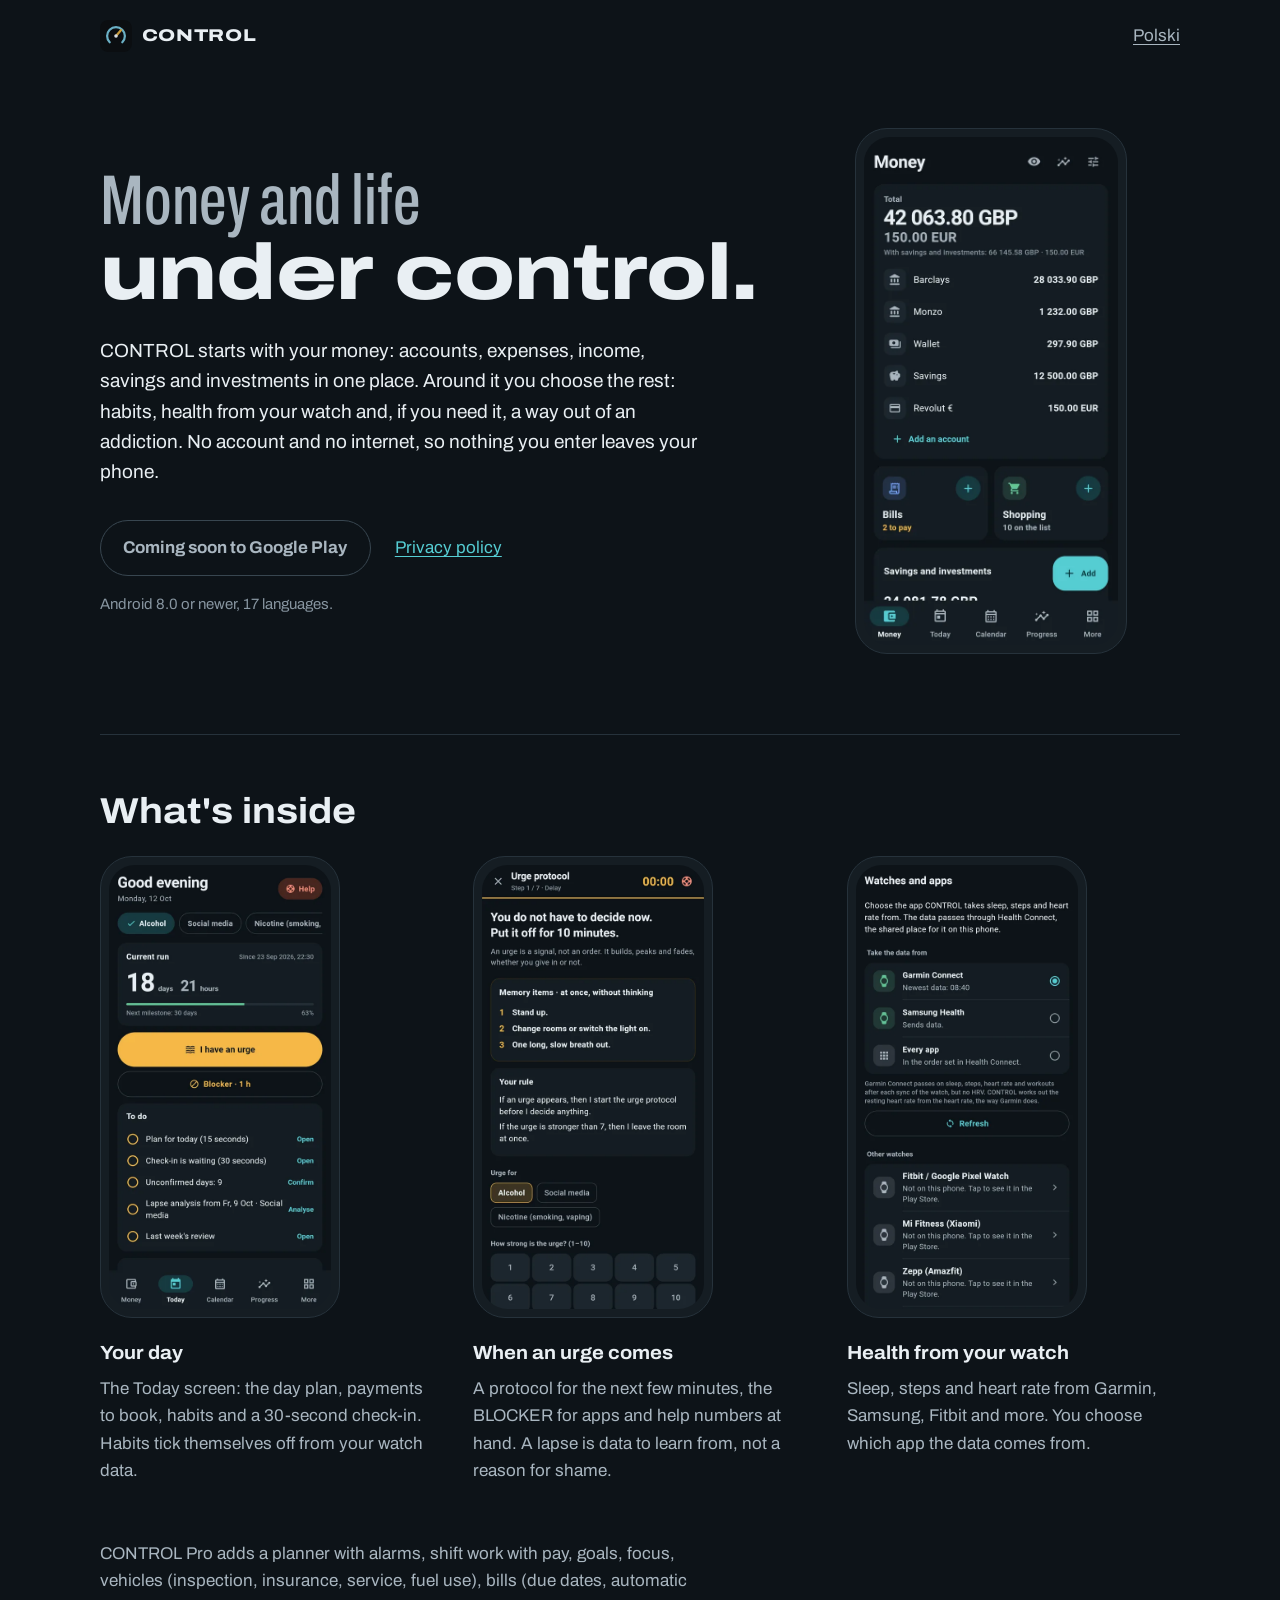
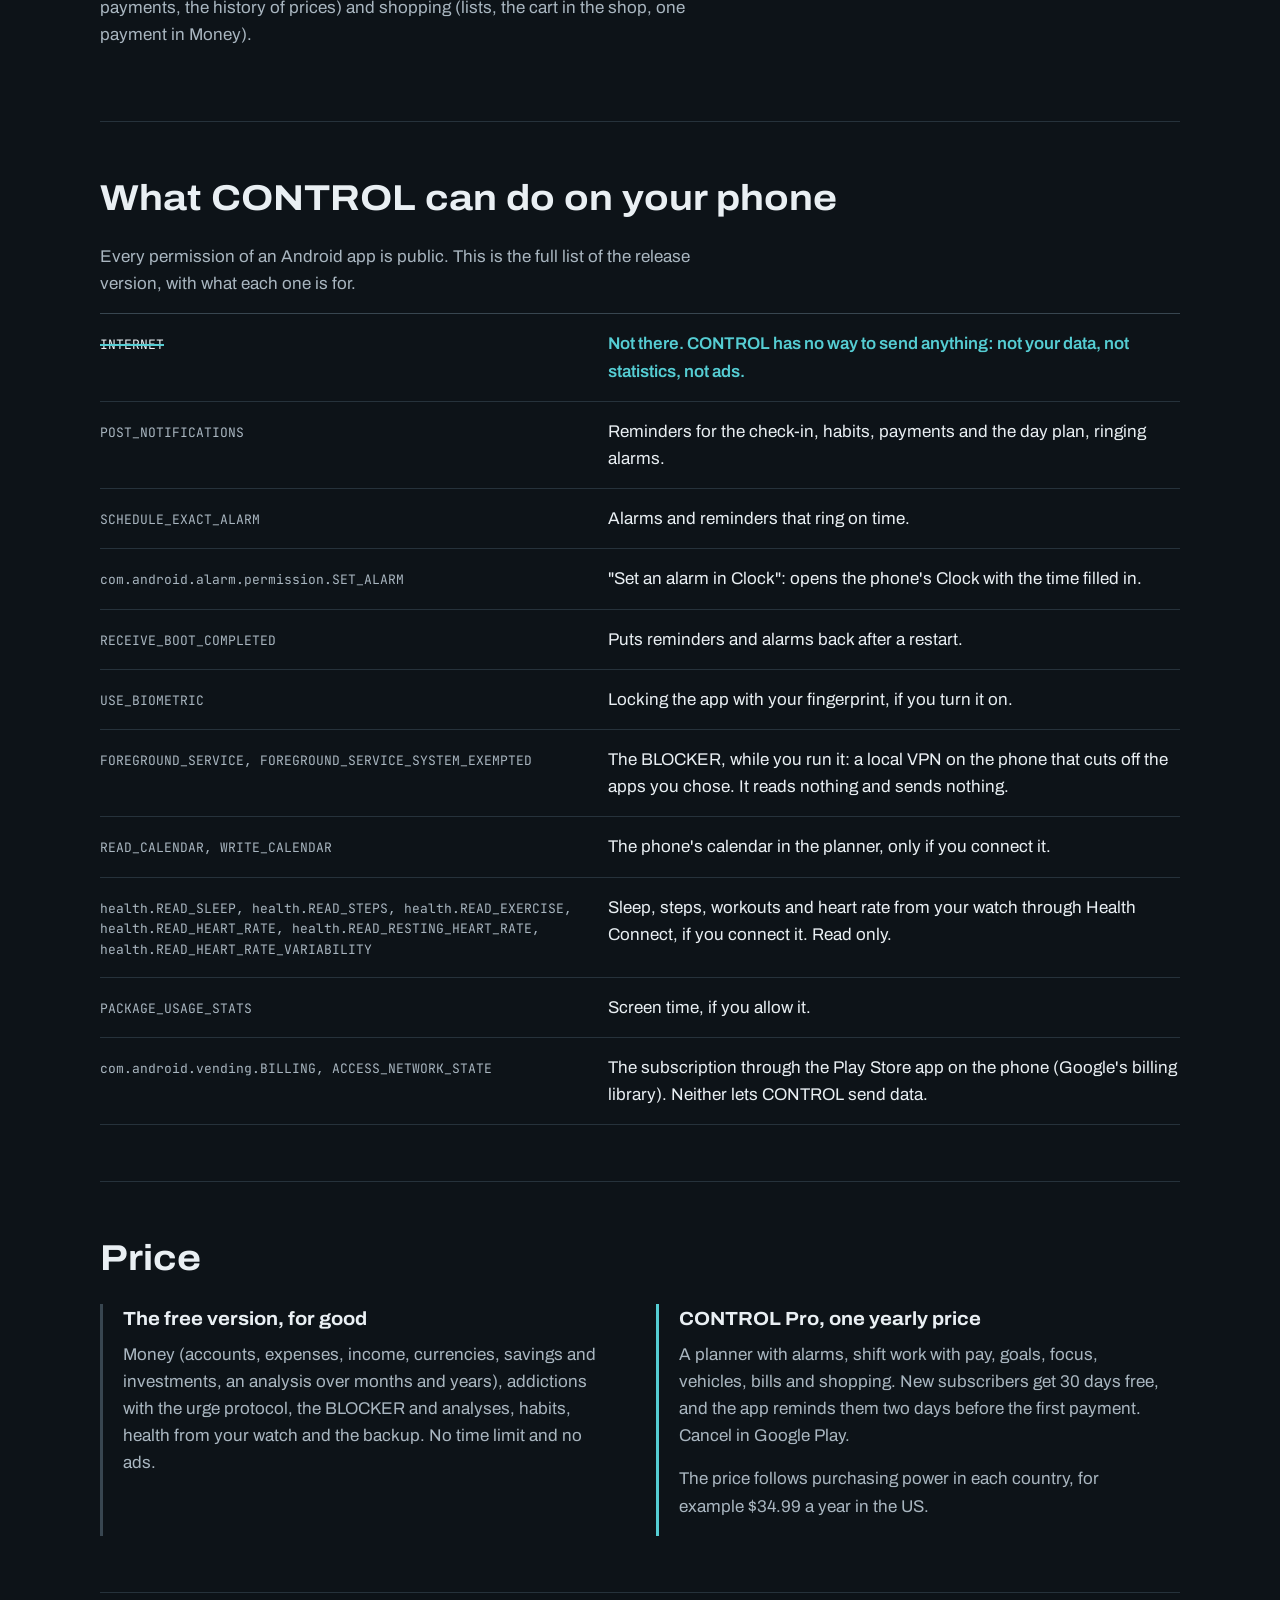
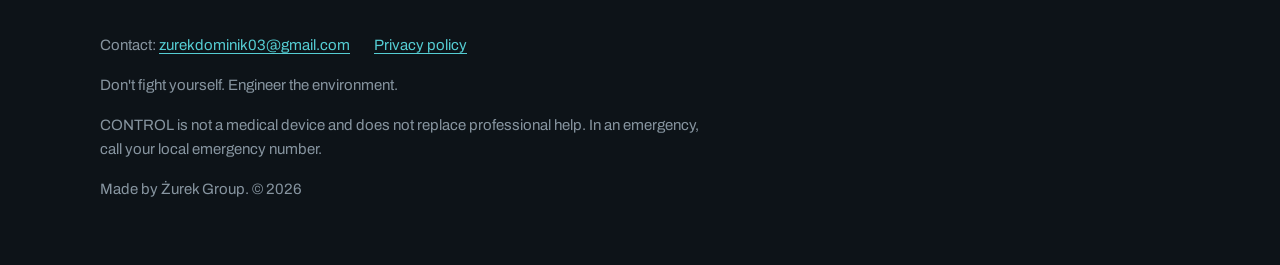
==== en/index.html @ b9bf1a35 "Developer name: Żurek Group (site footer, privacy policy updated 2026-10-20) Co-Authored-By: Claude " ====
<!doctype html>
<html lang="en">
<head>
<meta charset="utf-8">
<meta name="viewport" content="width=device-width, initial-scale=1">
<title>CONTROL: money and life under control</title>
<meta name="description" content="Money and life under control in one Android app: expenses, habits, health from your watch and a way out of addictions. No account and no internet: nothing you enter leaves your phone.">
<meta property="og:title" content="CONTROL: money and life under control">
<meta property="og:description" content="Money and life under control in one Android app: expenses, habits, health from your watch and a way out of addictions. No account and no internet: nothing you enter leaves your phone.">
<meta property="og:image" content="https://dominikzurek.github.io/control-site/img/feature-en.png">
<meta name="theme-color" content="#0D1318">
<link rel="icon" href="../icon.svg" type="image/svg+xml">
<link rel="apple-touch-icon" href="../icon-512.png">
<link rel="alternate" hreflang="pl" href="../">
<link rel="stylesheet" href="../style.css">
</head>
<body>
<div class="wrap">
<header class="top">
<a class="brand" href="./"><img src="../icon.svg" alt="">CONTROL</a>
<a class="lang" href="../" hreflang="pl" lang="pl">Polski</a>
</header>
<main>
<div class="hero">
<div>
<h1 class="motto"><span class="fight">Money and life</span><span class="design">under control.</span></h1>
<p class="lead">CONTROL starts with your money: accounts, expenses, income, savings and investments in one place. Around it you choose the rest: habits, health from your watch and, if you need it, a way out of an addiction. No account and no internet, so nothing you enter leaves your phone.</p>
<div class="actions"><span class="button" aria-disabled="true">Coming soon to Google Play</span><a href="../privacy-policy.html">Privacy policy</a></div>
<p class="req">Android 8.0 or newer, 17 languages.</p>
</div>
<div class="phone"><img src="../img/en-24-finance.webp" alt="The Money screen in CONTROL" width="540" height="1080"></div>
</div>

<section aria-labelledby="inside">
<h2 id="inside">What&#x27;s inside</h2>
<div class="features">
<div class="feature"><div class="phone"><img src="../img/en-01-dashboard.webp" alt="" width="540" height="1080" loading="lazy"></div><h3>Your day</h3><p>The Today screen: the day plan, payments to book, habits and a 30-second check-in. Habits tick themselves off from your watch data.</p></div><div class="feature"><div class="phone"><img src="../img/en-02-urge.webp" alt="" width="540" height="1080" loading="lazy"></div><h3>When an urge comes</h3><p>A protocol for the next few minutes, the BLOCKER for apps and help numbers at hand. A lapse is data to learn from, not a reason for shame.</p></div><div class="feature"><div class="phone"><img src="../img/en-38-watches.webp" alt="" width="540" height="1080" loading="lazy"></div><h3>Health from your watch</h3><p>Sleep, steps and heart rate from Garmin, Samsung, Fitbit and more. You choose which app the data comes from.</p></div>
</div>
<p class="modules dim">CONTROL Pro adds a planner with alarms, shift work with pay, goals, focus, vehicles (inspection, insurance, service, fuel use), bills (due dates, automatic payments, the history of prices) and shopping (lists, the cart in the shop, one payment in Money).</p>
</section>

<section aria-labelledby="perm">
<h2 id="perm">What CONTROL can do on your phone</h2>
<p class="dim" style="max-width:var(--measure)">Every permission of an Android app is public. This is the full list of the release version, with what each one is for.</p>
<ul class="ledger">
<li class="absent"><code>INTERNET</code><span>Not there. CONTROL has no way to send anything: not your data, not statistics, not ads.</span></li><li><code>POST_NOTIFICATIONS</code><span>Reminders for the check-in, habits, payments and the day plan, ringing alarms.</span></li><li><code>SCHEDULE_EXACT_ALARM</code><span>Alarms and reminders that ring on time.</span></li><li><code>com.android.alarm.permission.SET_ALARM</code><span>&quot;Set an alarm in Clock&quot;: opens the phone&#x27;s Clock with the time filled in.</span></li><li><code>RECEIVE_BOOT_COMPLETED</code><span>Puts reminders and alarms back after a restart.</span></li><li><code>USE_BIOMETRIC</code><span>Locking the app with your fingerprint, if you turn it on.</span></li><li><code>FOREGROUND_SERVICE, FOREGROUND_SERVICE_SYSTEM_EXEMPTED</code><span>The BLOCKER, while you run it: a local VPN on the phone that cuts off the apps you chose. It reads nothing and sends nothing.</span></li><li><code>READ_CALENDAR, WRITE_CALENDAR</code><span>The phone&#x27;s calendar in the planner, only if you connect it.</span></li><li><code>health.READ_SLEEP, health.READ_STEPS, health.READ_EXERCISE, health.READ_HEART_RATE, health.READ_RESTING_HEART_RATE, health.READ_HEART_RATE_VARIABILITY</code><span>Sleep, steps, workouts and heart rate from your watch through Health Connect, if you connect it. Read only.</span></li><li><code>PACKAGE_USAGE_STATS</code><span>Screen time, if you allow it.</span></li><li><code>com.android.vending.BILLING, ACCESS_NETWORK_STATE</code><span>The subscription through the Play Store app on the phone (Google&#x27;s billing library). Neither lets CONTROL send data.</span></li>
</ul>
</section>

<section aria-labelledby="price">
<h2 id="price">Price</h2>
<div class="prices">
<div class="price"><h3>The free version, for good</h3><p>Money (accounts, expenses, income, currencies, savings and investments, an analysis over months and years), addictions with the urge protocol, the BLOCKER and analyses, habits, health from your watch and the backup. No time limit and no ads.</p></div>
<div class="price pro"><h3>CONTROL Pro, one yearly price</h3><p>A planner with alarms, shift work with pay, goals, focus, vehicles, bills and shopping. New subscribers get 30 days free, and the app reminds them two days before the first payment. Cancel in Google Play.</p><p>The price follows purchasing power in each country, for example $34.99 a year in the US.</p></div>
</div>
</section>
</main>
<footer>
<div class="foot-links">
<span>Contact: <a href="mailto:zurekdominik03@gmail.com">zurekdominik03@gmail.com</a></span>
<a href="../privacy-policy.html">Privacy policy</a>
</div>
<p>Don&#x27;t fight yourself. Engineer the environment.</p>
<p>CONTROL is not a medical device and does not replace professional help. In an emergency, call your local emergency number.</p>
<p>Made by Żurek Group. © 2026</p>
</footer>
</div>
</body>
</html>
---- style.css ----
@font-face {
  font-family: 'Archivo';
  font-style: normal;
  font-display: swap;
  font-weight: 100 900;
  font-stretch: 62% 125%;
  src: url(fonts/archivo-latin-wdth-normal.woff2) format('woff2-variations');
  unicode-range: U+0000-00FF,U+0131,U+0152-0153,U+02BB-02BC,U+02C6,U+02DA,U+02DC,U+0304,U+0308,U+0329,U+2000-206F,U+20AC,U+2122,U+2191,U+2193,U+2212,U+2215,U+FEFF,U+FFFD;
}
@font-face {
  font-family: 'Archivo';
  font-style: normal;
  font-display: swap;
  font-weight: 100 900;
  font-stretch: 62% 125%;
  src: url(fonts/archivo-latin-ext-wdth-normal.woff2) format('woff2-variations');
  unicode-range: U+0100-02BA,U+02BD-02C5,U+02C7-02CC,U+02CE-02D7,U+02DD-02FF,U+0304,U+0308,U+0329,U+1D00-1DBF,U+1E00-1E9F,U+1EF2-1EFF,U+2020,U+20A0-20AB,U+20AD-20C0,U+2113,U+2C60-2C7F,U+A720-A7FF;
}
@font-face {
  font-family: 'JetBrains Mono';
  font-style: normal;
  font-display: swap;
  font-weight: 400;
  src: url(fonts/jetbrains-mono-latin-400-normal.woff2) format('woff2');
  unicode-range: U+0000-00FF,U+0131,U+0152-0153,U+2000-206F,U+20AC,U+2122,U+FEFF,U+FFFD;
}
@font-face {
  font-family: 'JetBrains Mono';
  font-style: normal;
  font-display: swap;
  font-weight: 400;
  src: url(fonts/jetbrains-mono-latin-ext-400-normal.woff2) format('woff2');
  unicode-range: U+0100-02BA,U+02BD-02C5,U+02C7-02CC,U+02CE-02D7,U+02DD-02FF,U+1E00-1E9F,U+2C60-2C7F,U+A720-A7FF;
}

/* The app's own colours (lib/core/theme/app_colors.dart). */
:root {
  --ink: #0D1318;
  --surface: #151D23;
  --line: #26323B;
  --line-strong: #384650;
  --text: #E9EFF3;
  --dim: #A9B6C0;
  --faint: #8795A0;
  --teal: #55CDD3;
  --on-teal: #00363B;
  --green: #63C795;
  --measure: 38rem;
}

* { box-sizing: border-box; }
html { -webkit-text-size-adjust: 100%; }
body {
  margin: 0;
  background: var(--ink);
  color: var(--text);
  font: 400 1.0625rem/1.6 'Archivo', system-ui, sans-serif;
  font-stretch: 100%;
}
a { color: var(--teal); text-underline-offset: 0.18em; }
a:focus-visible, .button:focus-visible { outline: 2px solid var(--teal); outline-offset: 3px; border-radius: 6px; }
img { max-width: 100%; height: auto; display: block; }

.wrap { max-width: 70rem; margin: 0 auto; padding: 0 1.25rem; }

.top {
  display: flex;
  justify-content: space-between;
  align-items: center;
  padding: 1.25rem 0;
}
.brand {
  display: flex;
  align-items: center;
  gap: 0.6rem;
  color: var(--text);
  text-decoration: none;
  font-weight: 800;
  font-stretch: 125%;
  letter-spacing: 0.04em;
}
.brand img { width: 2rem; height: 2rem; border-radius: 0.5rem; }
.lang { color: var(--dim); }

/* The motto is the page's one loud thing: the same family, pulled narrow
   for the fight, stretched wide for the design that replaces it. */
.hero {
  display: grid;
  grid-template-columns: minmax(0, 1fr);
  gap: 2.5rem;
  padding: 2.5rem 0 4rem;
}
.motto { margin: 0 0 1.5rem; line-height: 0.98; font-weight: 800; }
.motto span { display: block; }
.motto .fight {
  font-stretch: 62%;
  font-weight: 500;
  color: var(--dim);
  font-size: clamp(2.2rem, 7vw, 4.4rem);
}
.motto .design {
  font-stretch: 125%;
  font-size: clamp(2.3rem, 7.4vw, 4.9rem);
  letter-spacing: -0.01em;
}
.lead { max-width: var(--measure); color: var(--text); font-size: 1.1875rem; margin: 0 0 2rem; }
.actions { display: flex; flex-wrap: wrap; gap: 0.75rem 1.5rem; align-items: center; }
.button {
  display: inline-block;
  padding: 0.85rem 1.4rem;
  border-radius: 999px;
  background: var(--teal);
  color: var(--on-teal);
  font-weight: 700;
  text-decoration: none;
}
.button[aria-disabled="true"] {
  background: transparent;
  color: var(--dim);
  border: 1px solid var(--line-strong);
}
.req { color: var(--faint); font-size: 0.9375rem; margin: 1rem 0 0; }

.phone {
  justify-self: center;
  width: min(17rem, 72vw);
  padding: 0.5rem;
  border-radius: 2rem;
  background: var(--surface);
  border: 1px solid var(--line);
}
.phone img { border-radius: 1.6rem; }

section { padding: 3.5rem 0; border-top: 1px solid var(--line); }
h2 {
  margin: 0 0 1.5rem;
  font-size: clamp(1.6rem, 3.6vw, 2.25rem);
  line-height: 1.15;
  font-weight: 700;
  font-stretch: 112%;
}
h3 { margin: 0 0 0.4rem; font-size: 1.1875rem; font-weight: 700; font-stretch: 106%; }
p { margin: 0 0 1rem; }
.dim { color: var(--dim); }

.features { display: grid; gap: 2.5rem; grid-template-columns: minmax(0, 1fr); }
.feature .phone { justify-self: start; width: min(15rem, 70vw); margin-bottom: 1.25rem; }
.feature p { color: var(--dim); max-width: 26rem; }
.modules { max-width: var(--measure); margin-top: 2.5rem; }

/* The permission ledger: the manifest itself, in plain words. */
.ledger { list-style: none; margin: 0; padding: 0; border-top: 1px solid var(--line-strong); }
.ledger li {
  display: grid;
  grid-template-columns: minmax(0, 1fr);
  gap: 0.35rem 2rem;
  padding: 1rem 0;
  border-bottom: 1px solid var(--line);
}
.ledger code {
  font-family: 'JetBrains Mono', ui-monospace, monospace;
  font-size: 0.8125rem;
  color: var(--dim);
  overflow-wrap: anywhere;
}
.ledger .absent code { color: var(--text); text-decoration: line-through; text-decoration-color: var(--teal); text-decoration-thickness: 2px; }
.ledger .absent span { color: var(--teal); font-weight: 600; }
.ledger span { color: var(--text); }

.prices { display: grid; gap: 2rem; grid-template-columns: minmax(0, 1fr); }
.price { padding-left: 1.25rem; border-left: 3px solid var(--line-strong); }
.price.pro { border-left-color: var(--teal); }
.price p { color: var(--dim); max-width: 30rem; }

footer { padding: 2.5rem 0 3rem; border-top: 1px solid var(--line); color: var(--faint); font-size: 0.9375rem; }
footer p { max-width: var(--measure); }
.foot-links { display: flex; flex-wrap: wrap; gap: 0.5rem 1.5rem; margin-bottom: 1rem; }

@media (min-width: 52rem) {
  .hero { grid-template-columns: minmax(0, 7fr) minmax(0, 4fr); align-items: center; padding: 3.5rem 0 5rem; }
  .features { grid-template-columns: repeat(3, minmax(0, 1fr)); }
  .ledger li { grid-template-columns: minmax(0, 5fr) minmax(0, 6fr); align-items: baseline; }
  .prices { grid-template-columns: repeat(2, minmax(0, 1fr)); }
}
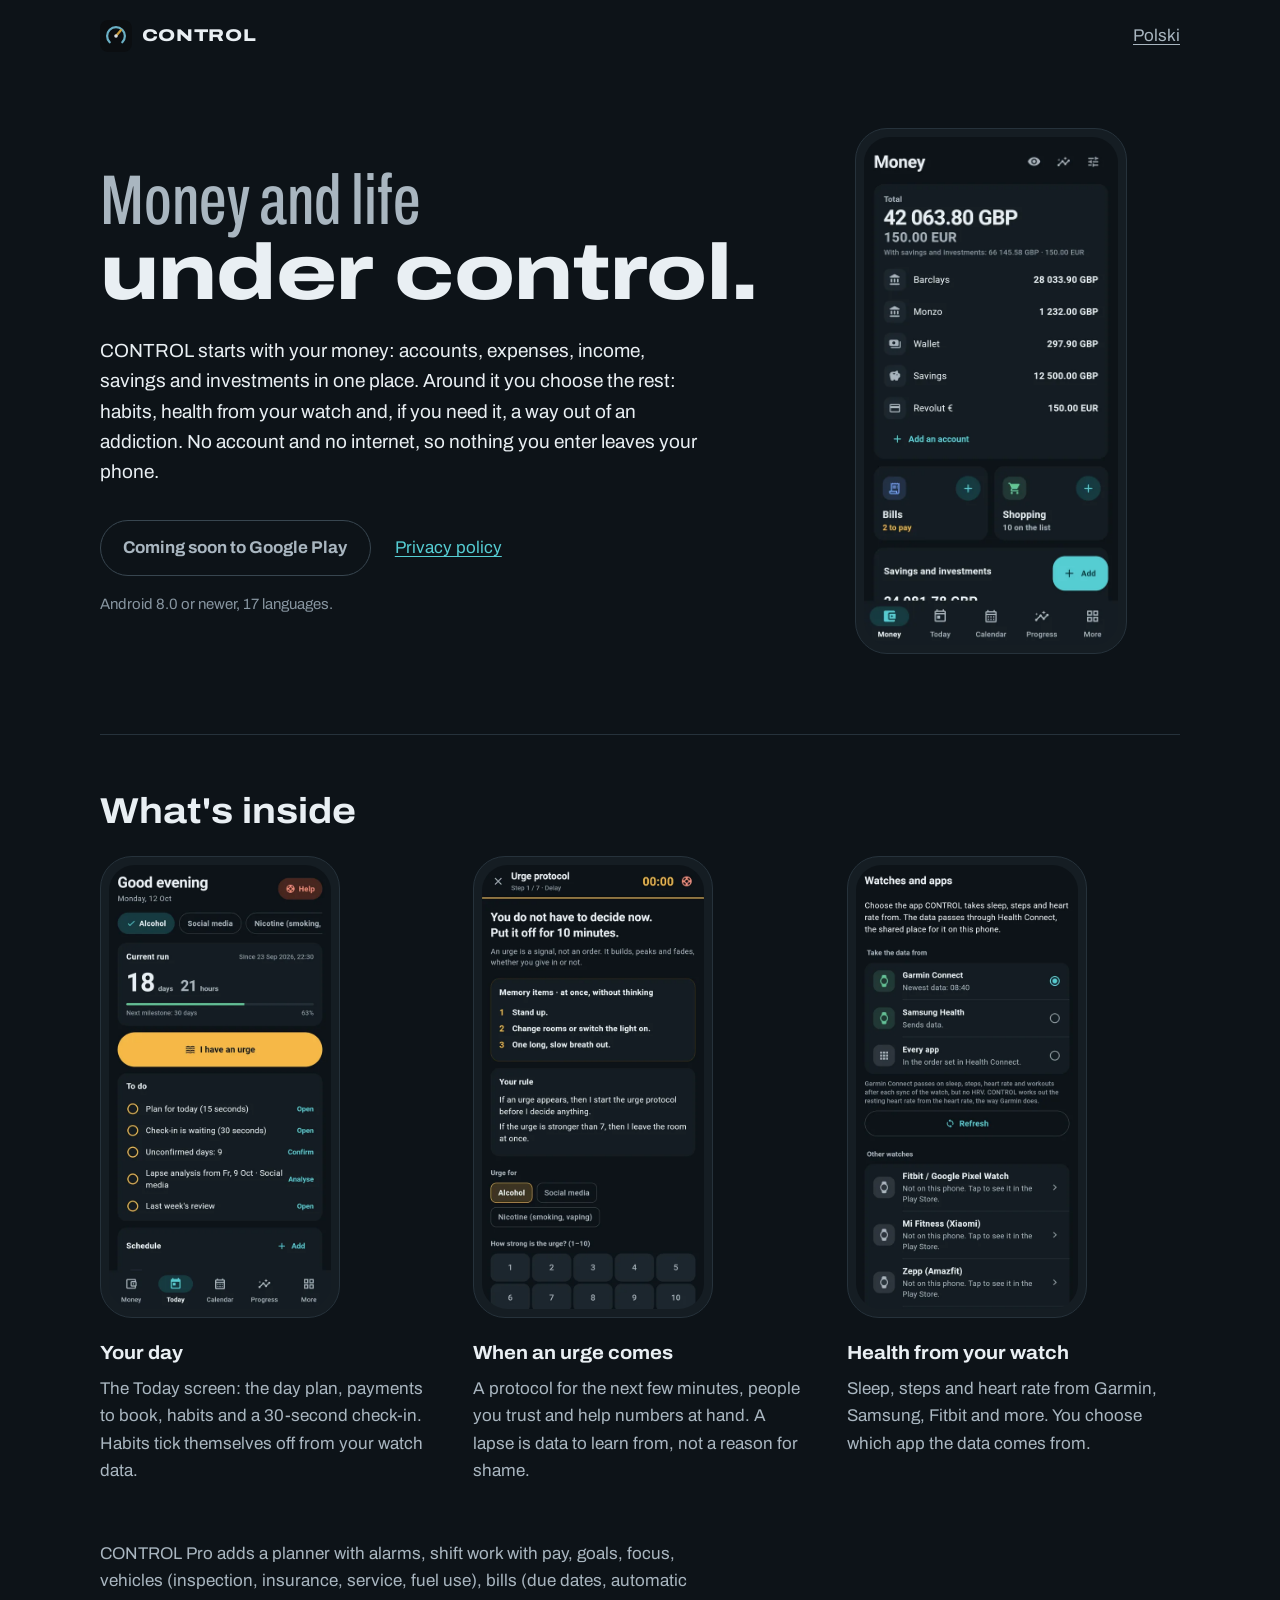
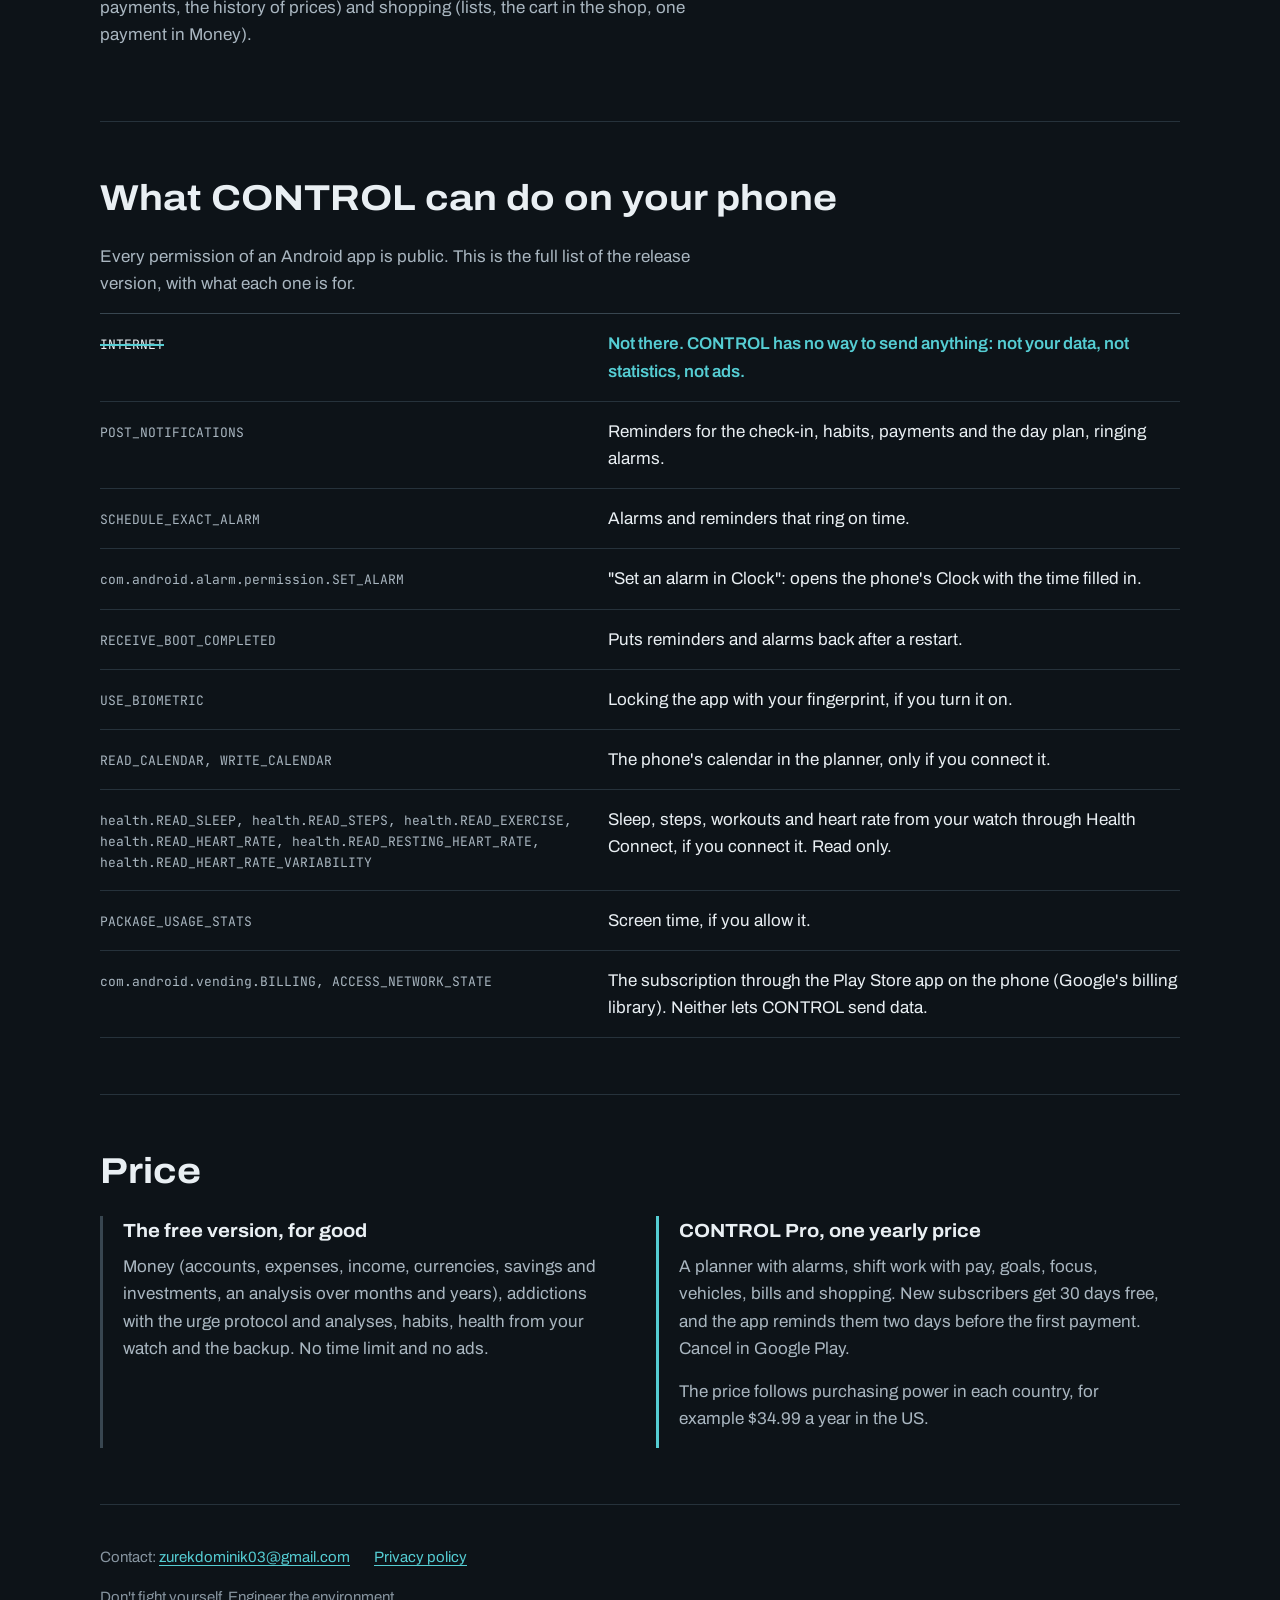
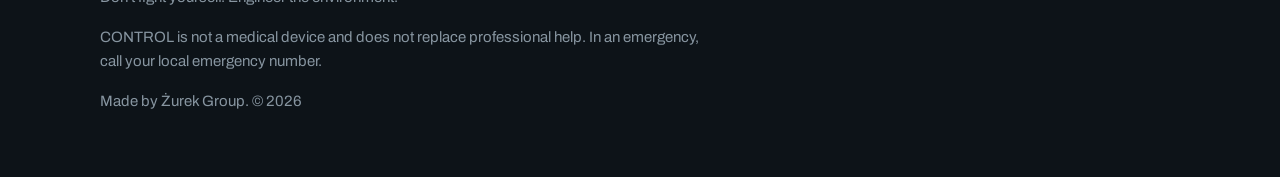
==== commit 18518242: "1.0.1: no BLOCKER and no VPN in the texts, new screenshots, policy of 21.10.2026 Co-Authored-By: Cla" ====
--- a/en/index.html
+++ b/en/index.html
@@ -34,7 +34,7 @@
 <section aria-labelledby="inside">
 <h2 id="inside">What&#x27;s inside</h2>
 <div class="features">
-<div class="feature"><div class="phone"><img src="../img/en-01-dashboard.webp" alt="" width="540" height="1080" loading="lazy"></div><h3>Your day</h3><p>The Today screen: the day plan, payments to book, habits and a 30-second check-in. Habits tick themselves off from your watch data.</p></div><div class="feature"><div class="phone"><img src="../img/en-02-urge.webp" alt="" width="540" height="1080" loading="lazy"></div><h3>When an urge comes</h3><p>A protocol for the next few minutes, the BLOCKER for apps and help numbers at hand. A lapse is data to learn from, not a reason for shame.</p></div><div class="feature"><div class="phone"><img src="../img/en-38-watches.webp" alt="" width="540" height="1080" loading="lazy"></div><h3>Health from your watch</h3><p>Sleep, steps and heart rate from Garmin, Samsung, Fitbit and more. You choose which app the data comes from.</p></div>
+<div class="feature"><div class="phone"><img src="../img/en-01-dashboard.webp" alt="" width="540" height="1080" loading="lazy"></div><h3>Your day</h3><p>The Today screen: the day plan, payments to book, habits and a 30-second check-in. Habits tick themselves off from your watch data.</p></div><div class="feature"><div class="phone"><img src="../img/en-02-urge.webp" alt="" width="540" height="1080" loading="lazy"></div><h3>When an urge comes</h3><p>A protocol for the next few minutes, people you trust and help numbers at hand. A lapse is data to learn from, not a reason for shame.</p></div><div class="feature"><div class="phone"><img src="../img/en-38-watches.webp" alt="" width="540" height="1080" loading="lazy"></div><h3>Health from your watch</h3><p>Sleep, steps and heart rate from Garmin, Samsung, Fitbit and more. You choose which app the data comes from.</p></div>
 </div>
 <p class="modules dim">CONTROL Pro adds a planner with alarms, shift work with pay, goals, focus, vehicles (inspection, insurance, service, fuel use), bills (due dates, automatic payments, the history of prices) and shopping (lists, the cart in the shop, one payment in Money).</p>
 </section>
@@ -43,14 +43,14 @@
 <h2 id="perm">What CONTROL can do on your phone</h2>
 <p class="dim" style="max-width:var(--measure)">Every permission of an Android app is public. This is the full list of the release version, with what each one is for.</p>
 <ul class="ledger">
-<li class="absent"><code>INTERNET</code><span>Not there. CONTROL has no way to send anything: not your data, not statistics, not ads.</span></li><li><code>POST_NOTIFICATIONS</code><span>Reminders for the check-in, habits, payments and the day plan, ringing alarms.</span></li><li><code>SCHEDULE_EXACT_ALARM</code><span>Alarms and reminders that ring on time.</span></li><li><code>com.android.alarm.permission.SET_ALARM</code><span>&quot;Set an alarm in Clock&quot;: opens the phone&#x27;s Clock with the time filled in.</span></li><li><code>RECEIVE_BOOT_COMPLETED</code><span>Puts reminders and alarms back after a restart.</span></li><li><code>USE_BIOMETRIC</code><span>Locking the app with your fingerprint, if you turn it on.</span></li><li><code>FOREGROUND_SERVICE, FOREGROUND_SERVICE_SYSTEM_EXEMPTED</code><span>The BLOCKER, while you run it: a local VPN on the phone that cuts off the apps you chose. It reads nothing and sends nothing.</span></li><li><code>READ_CALENDAR, WRITE_CALENDAR</code><span>The phone&#x27;s calendar in the planner, only if you connect it.</span></li><li><code>health.READ_SLEEP, health.READ_STEPS, health.READ_EXERCISE, health.READ_HEART_RATE, health.READ_RESTING_HEART_RATE, health.READ_HEART_RATE_VARIABILITY</code><span>Sleep, steps, workouts and heart rate from your watch through Health Connect, if you connect it. Read only.</span></li><li><code>PACKAGE_USAGE_STATS</code><span>Screen time, if you allow it.</span></li><li><code>com.android.vending.BILLING, ACCESS_NETWORK_STATE</code><span>The subscription through the Play Store app on the phone (Google&#x27;s billing library). Neither lets CONTROL send data.</span></li>
+<li class="absent"><code>INTERNET</code><span>Not there. CONTROL has no way to send anything: not your data, not statistics, not ads.</span></li><li><code>POST_NOTIFICATIONS</code><span>Reminders for the check-in, habits, payments and the day plan, ringing alarms.</span></li><li><code>SCHEDULE_EXACT_ALARM</code><span>Alarms and reminders that ring on time.</span></li><li><code>com.android.alarm.permission.SET_ALARM</code><span>&quot;Set an alarm in Clock&quot;: opens the phone&#x27;s Clock with the time filled in.</span></li><li><code>RECEIVE_BOOT_COMPLETED</code><span>Puts reminders and alarms back after a restart.</span></li><li><code>USE_BIOMETRIC</code><span>Locking the app with your fingerprint, if you turn it on.</span></li><li><code>READ_CALENDAR, WRITE_CALENDAR</code><span>The phone&#x27;s calendar in the planner, only if you connect it.</span></li><li><code>health.READ_SLEEP, health.READ_STEPS, health.READ_EXERCISE, health.READ_HEART_RATE, health.READ_RESTING_HEART_RATE, health.READ_HEART_RATE_VARIABILITY</code><span>Sleep, steps, workouts and heart rate from your watch through Health Connect, if you connect it. Read only.</span></li><li><code>PACKAGE_USAGE_STATS</code><span>Screen time, if you allow it.</span></li><li><code>com.android.vending.BILLING, ACCESS_NETWORK_STATE</code><span>The subscription through the Play Store app on the phone (Google&#x27;s billing library). Neither lets CONTROL send data.</span></li>
 </ul>
 </section>
 
 <section aria-labelledby="price">
 <h2 id="price">Price</h2>
 <div class="prices">
-<div class="price"><h3>The free version, for good</h3><p>Money (accounts, expenses, income, currencies, savings and investments, an analysis over months and years), addictions with the urge protocol, the BLOCKER and analyses, habits, health from your watch and the backup. No time limit and no ads.</p></div>
+<div class="price"><h3>The free version, for good</h3><p>Money (accounts, expenses, income, currencies, savings and investments, an analysis over months and years), addictions with the urge protocol and analyses, habits, health from your watch and the backup. No time limit and no ads.</p></div>
 <div class="price pro"><h3>CONTROL Pro, one yearly price</h3><p>A planner with alarms, shift work with pay, goals, focus, vehicles, bills and shopping. New subscribers get 30 days free, and the app reminds them two days before the first payment. Cancel in Google Play.</p><p>The price follows purchasing power in each country, for example $34.99 a year in the US.</p></div>
 </div>
 </section>
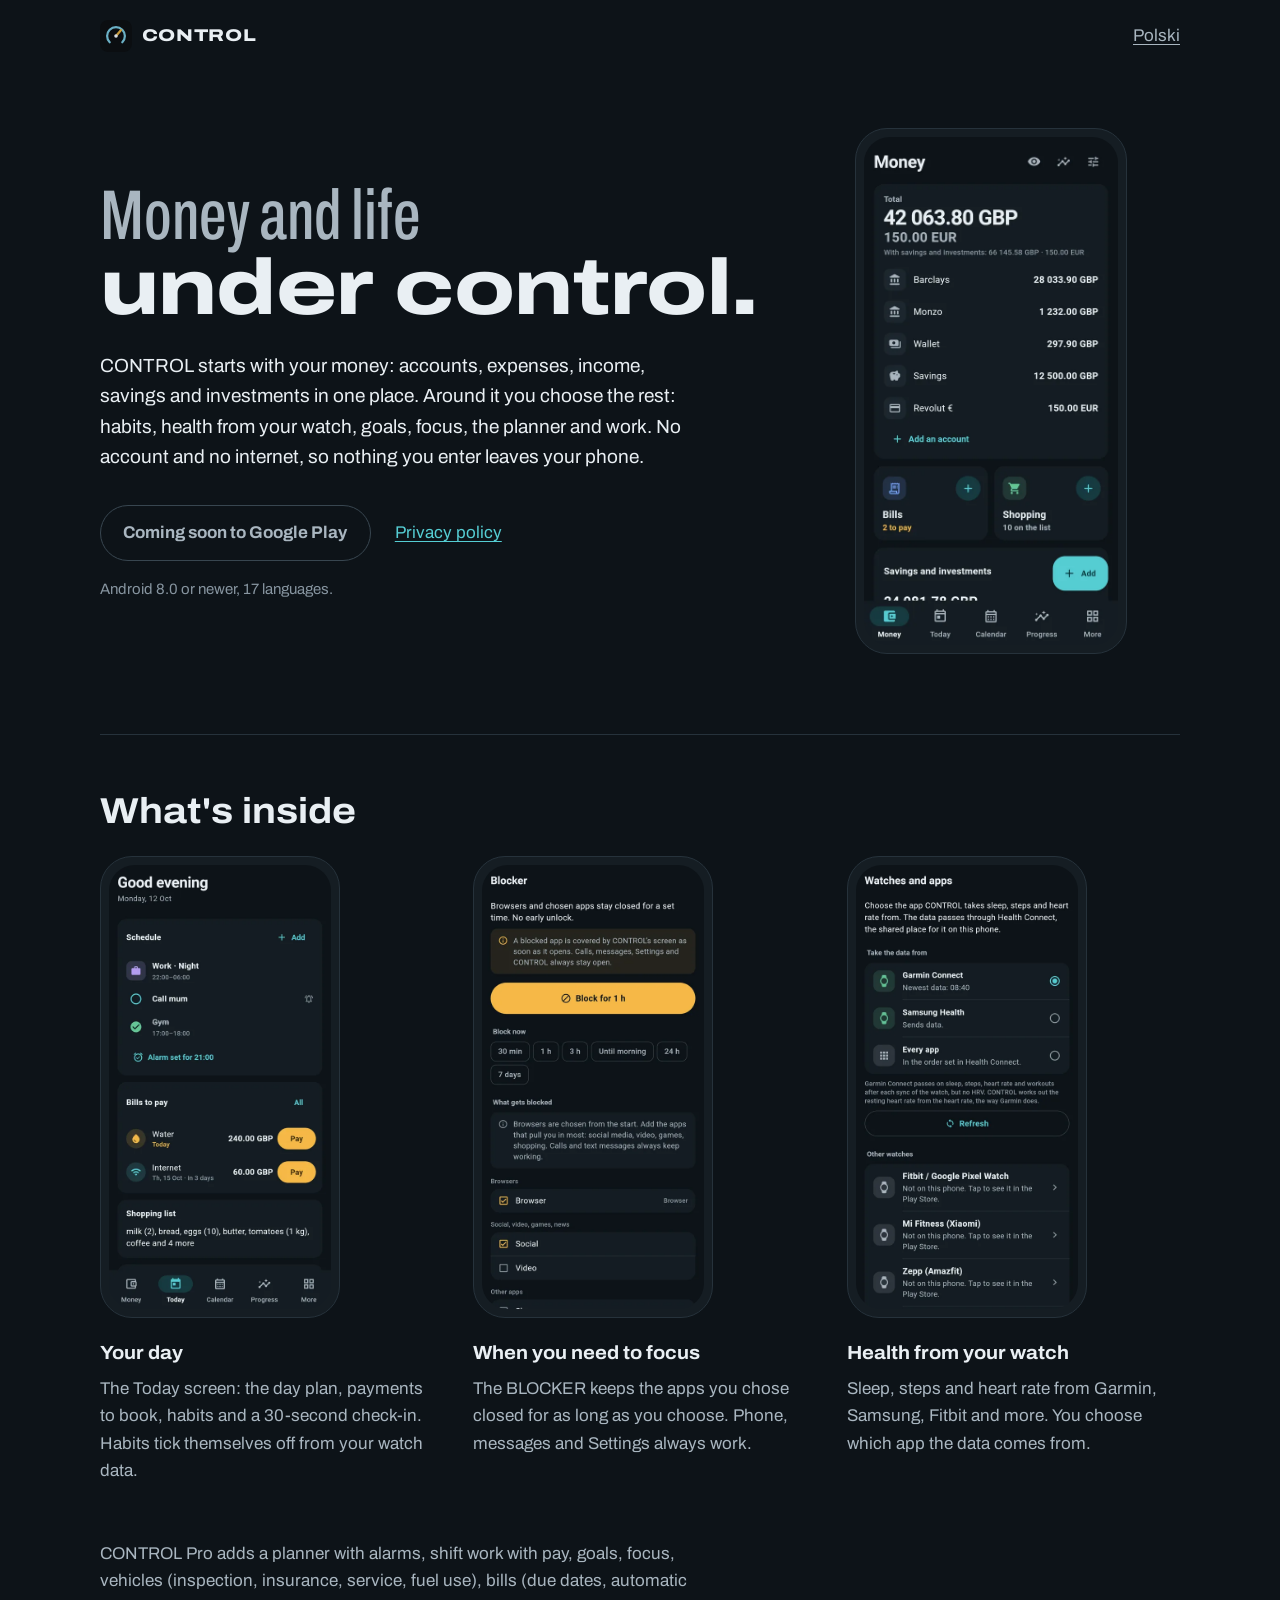
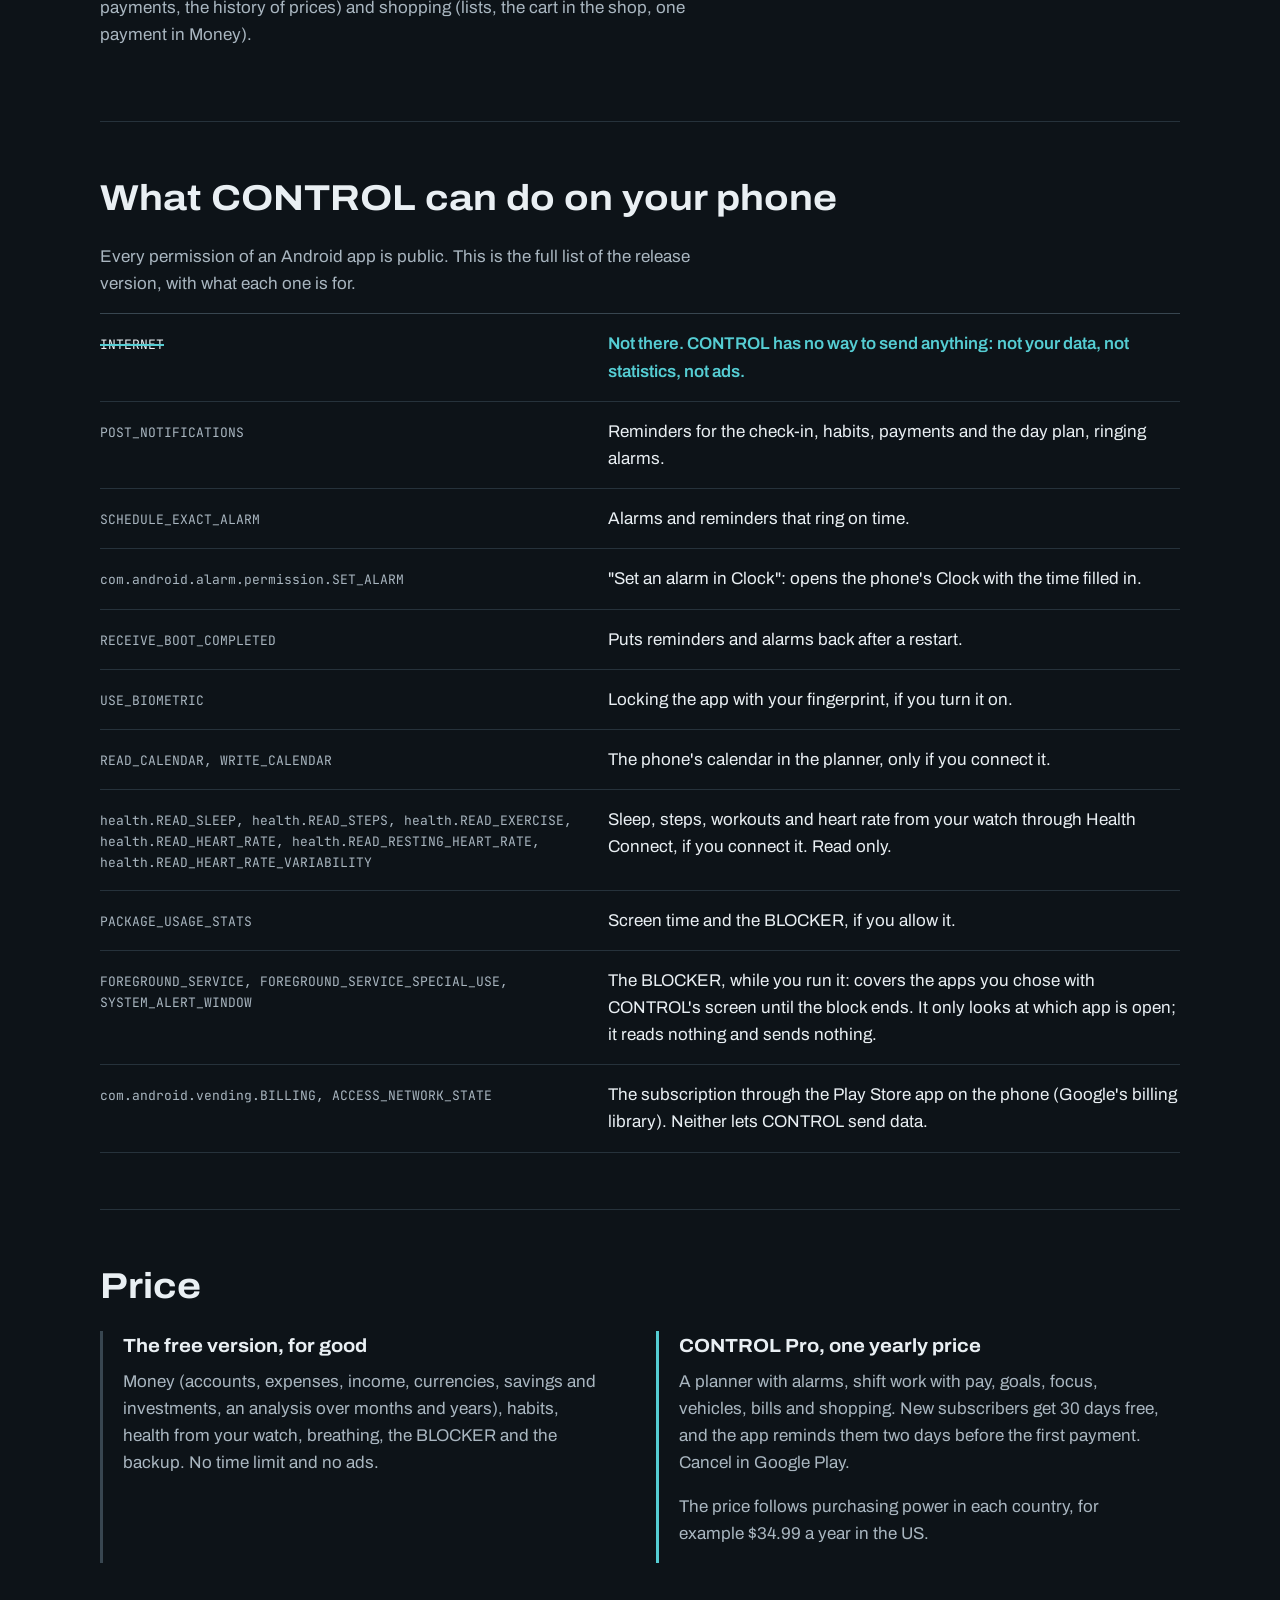
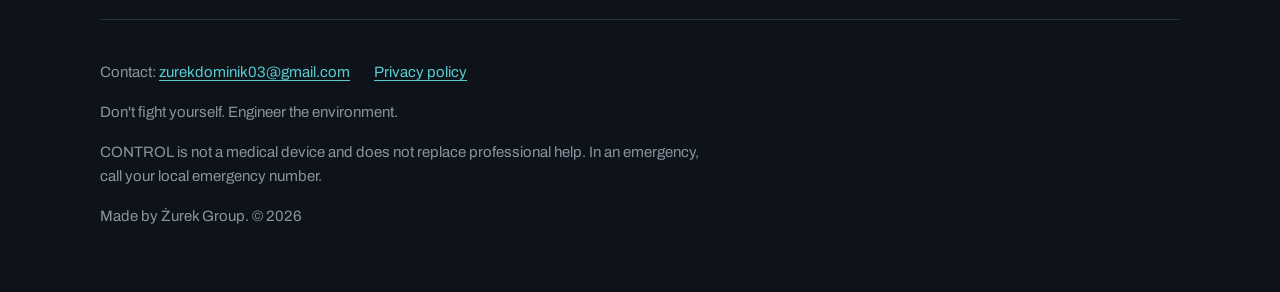
==== commit 5bca6dec: "1.0.2: version for the personal Google Play account (no addiction module), BLOCKER 2.0 without a VPN" ====
--- a/en/index.html
+++ b/en/index.html
@@ -4,9 +4,9 @@
 <meta charset="utf-8">
 <meta name="viewport" content="width=device-width, initial-scale=1">
 <title>CONTROL: money and life under control</title>
-<meta name="description" content="Money and life under control in one Android app: expenses, habits, health from your watch and a way out of addictions. No account and no internet: nothing you enter leaves your phone.">
+<meta name="description" content="Money and life under control in one Android app: expenses, habits, health from your watch, goals and focus. No account and no internet: nothing you enter leaves your phone.">
 <meta property="og:title" content="CONTROL: money and life under control">
-<meta property="og:description" content="Money and life under control in one Android app: expenses, habits, health from your watch and a way out of addictions. No account and no internet: nothing you enter leaves your phone.">
+<meta property="og:description" content="Money and life under control in one Android app: expenses, habits, health from your watch, goals and focus. No account and no internet: nothing you enter leaves your phone.">
 <meta property="og:image" content="https://dominikzurek.github.io/control-site/img/feature-en.png">
 <meta name="theme-color" content="#0D1318">
 <link rel="icon" href="../icon.svg" type="image/svg+xml">
@@ -24,7 +24,7 @@
 <div class="hero">
 <div>
 <h1 class="motto"><span class="fight">Money and life</span><span class="design">under control.</span></h1>
-<p class="lead">CONTROL starts with your money: accounts, expenses, income, savings and investments in one place. Around it you choose the rest: habits, health from your watch and, if you need it, a way out of an addiction. No account and no internet, so nothing you enter leaves your phone.</p>
+<p class="lead">CONTROL starts with your money: accounts, expenses, income, savings and investments in one place. Around it you choose the rest: habits, health from your watch, goals, focus, the planner and work. No account and no internet, so nothing you enter leaves your phone.</p>
 <div class="actions"><span class="button" aria-disabled="true">Coming soon to Google Play</span><a href="../privacy-policy.html">Privacy policy</a></div>
 <p class="req">Android 8.0 or newer, 17 languages.</p>
 </div>
@@ -34,7 +34,7 @@
 <section aria-labelledby="inside">
 <h2 id="inside">What&#x27;s inside</h2>
 <div class="features">
-<div class="feature"><div class="phone"><img src="../img/en-01-dashboard.webp" alt="" width="540" height="1080" loading="lazy"></div><h3>Your day</h3><p>The Today screen: the day plan, payments to book, habits and a 30-second check-in. Habits tick themselves off from your watch data.</p></div><div class="feature"><div class="phone"><img src="../img/en-02-urge.webp" alt="" width="540" height="1080" loading="lazy"></div><h3>When an urge comes</h3><p>A protocol for the next few minutes, people you trust and help numbers at hand. A lapse is data to learn from, not a reason for shame.</p></div><div class="feature"><div class="phone"><img src="../img/en-38-watches.webp" alt="" width="540" height="1080" loading="lazy"></div><h3>Health from your watch</h3><p>Sleep, steps and heart rate from Garmin, Samsung, Fitbit and more. You choose which app the data comes from.</p></div>
+<div class="feature"><div class="phone"><img src="../img/en-01-dashboard.webp" alt="" width="540" height="1080" loading="lazy"></div><h3>Your day</h3><p>The Today screen: the day plan, payments to book, habits and a 30-second check-in. Habits tick themselves off from your watch data.</p></div><div class="feature"><div class="phone"><img src="../img/en-03-blocker.webp" alt="" width="540" height="1080" loading="lazy"></div><h3>When you need to focus</h3><p>The BLOCKER keeps the apps you chose closed for as long as you choose. Phone, messages and Settings always work.</p></div><div class="feature"><div class="phone"><img src="../img/en-38-watches.webp" alt="" width="540" height="1080" loading="lazy"></div><h3>Health from your watch</h3><p>Sleep, steps and heart rate from Garmin, Samsung, Fitbit and more. You choose which app the data comes from.</p></div>
 </div>
 <p class="modules dim">CONTROL Pro adds a planner with alarms, shift work with pay, goals, focus, vehicles (inspection, insurance, service, fuel use), bills (due dates, automatic payments, the history of prices) and shopping (lists, the cart in the shop, one payment in Money).</p>
 </section>
@@ -43,14 +43,14 @@
 <h2 id="perm">What CONTROL can do on your phone</h2>
 <p class="dim" style="max-width:var(--measure)">Every permission of an Android app is public. This is the full list of the release version, with what each one is for.</p>
 <ul class="ledger">
-<li class="absent"><code>INTERNET</code><span>Not there. CONTROL has no way to send anything: not your data, not statistics, not ads.</span></li><li><code>POST_NOTIFICATIONS</code><span>Reminders for the check-in, habits, payments and the day plan, ringing alarms.</span></li><li><code>SCHEDULE_EXACT_ALARM</code><span>Alarms and reminders that ring on time.</span></li><li><code>com.android.alarm.permission.SET_ALARM</code><span>&quot;Set an alarm in Clock&quot;: opens the phone&#x27;s Clock with the time filled in.</span></li><li><code>RECEIVE_BOOT_COMPLETED</code><span>Puts reminders and alarms back after a restart.</span></li><li><code>USE_BIOMETRIC</code><span>Locking the app with your fingerprint, if you turn it on.</span></li><li><code>READ_CALENDAR, WRITE_CALENDAR</code><span>The phone&#x27;s calendar in the planner, only if you connect it.</span></li><li><code>health.READ_SLEEP, health.READ_STEPS, health.READ_EXERCISE, health.READ_HEART_RATE, health.READ_RESTING_HEART_RATE, health.READ_HEART_RATE_VARIABILITY</code><span>Sleep, steps, workouts and heart rate from your watch through Health Connect, if you connect it. Read only.</span></li><li><code>PACKAGE_USAGE_STATS</code><span>Screen time, if you allow it.</span></li><li><code>com.android.vending.BILLING, ACCESS_NETWORK_STATE</code><span>The subscription through the Play Store app on the phone (Google&#x27;s billing library). Neither lets CONTROL send data.</span></li>
+<li class="absent"><code>INTERNET</code><span>Not there. CONTROL has no way to send anything: not your data, not statistics, not ads.</span></li><li><code>POST_NOTIFICATIONS</code><span>Reminders for the check-in, habits, payments and the day plan, ringing alarms.</span></li><li><code>SCHEDULE_EXACT_ALARM</code><span>Alarms and reminders that ring on time.</span></li><li><code>com.android.alarm.permission.SET_ALARM</code><span>&quot;Set an alarm in Clock&quot;: opens the phone&#x27;s Clock with the time filled in.</span></li><li><code>RECEIVE_BOOT_COMPLETED</code><span>Puts reminders and alarms back after a restart.</span></li><li><code>USE_BIOMETRIC</code><span>Locking the app with your fingerprint, if you turn it on.</span></li><li><code>READ_CALENDAR, WRITE_CALENDAR</code><span>The phone&#x27;s calendar in the planner, only if you connect it.</span></li><li><code>health.READ_SLEEP, health.READ_STEPS, health.READ_EXERCISE, health.READ_HEART_RATE, health.READ_RESTING_HEART_RATE, health.READ_HEART_RATE_VARIABILITY</code><span>Sleep, steps, workouts and heart rate from your watch through Health Connect, if you connect it. Read only.</span></li><li><code>PACKAGE_USAGE_STATS</code><span>Screen time and the BLOCKER, if you allow it.</span></li><li><code>FOREGROUND_SERVICE, FOREGROUND_SERVICE_SPECIAL_USE, SYSTEM_ALERT_WINDOW</code><span>The BLOCKER, while you run it: covers the apps you chose with CONTROL&#x27;s screen until the block ends. It only looks at which app is open; it reads nothing and sends nothing.</span></li><li><code>com.android.vending.BILLING, ACCESS_NETWORK_STATE</code><span>The subscription through the Play Store app on the phone (Google&#x27;s billing library). Neither lets CONTROL send data.</span></li>
 </ul>
 </section>
 
 <section aria-labelledby="price">
 <h2 id="price">Price</h2>
 <div class="prices">
-<div class="price"><h3>The free version, for good</h3><p>Money (accounts, expenses, income, currencies, savings and investments, an analysis over months and years), addictions with the urge protocol and analyses, habits, health from your watch and the backup. No time limit and no ads.</p></div>
+<div class="price"><h3>The free version, for good</h3><p>Money (accounts, expenses, income, currencies, savings and investments, an analysis over months and years), habits, health from your watch, breathing, the BLOCKER and the backup. No time limit and no ads.</p></div>
 <div class="price pro"><h3>CONTROL Pro, one yearly price</h3><p>A planner with alarms, shift work with pay, goals, focus, vehicles, bills and shopping. New subscribers get 30 days free, and the app reminds them two days before the first payment. Cancel in Google Play.</p><p>The price follows purchasing power in each country, for example $34.99 a year in the US.</p></div>
 </div>
 </section>
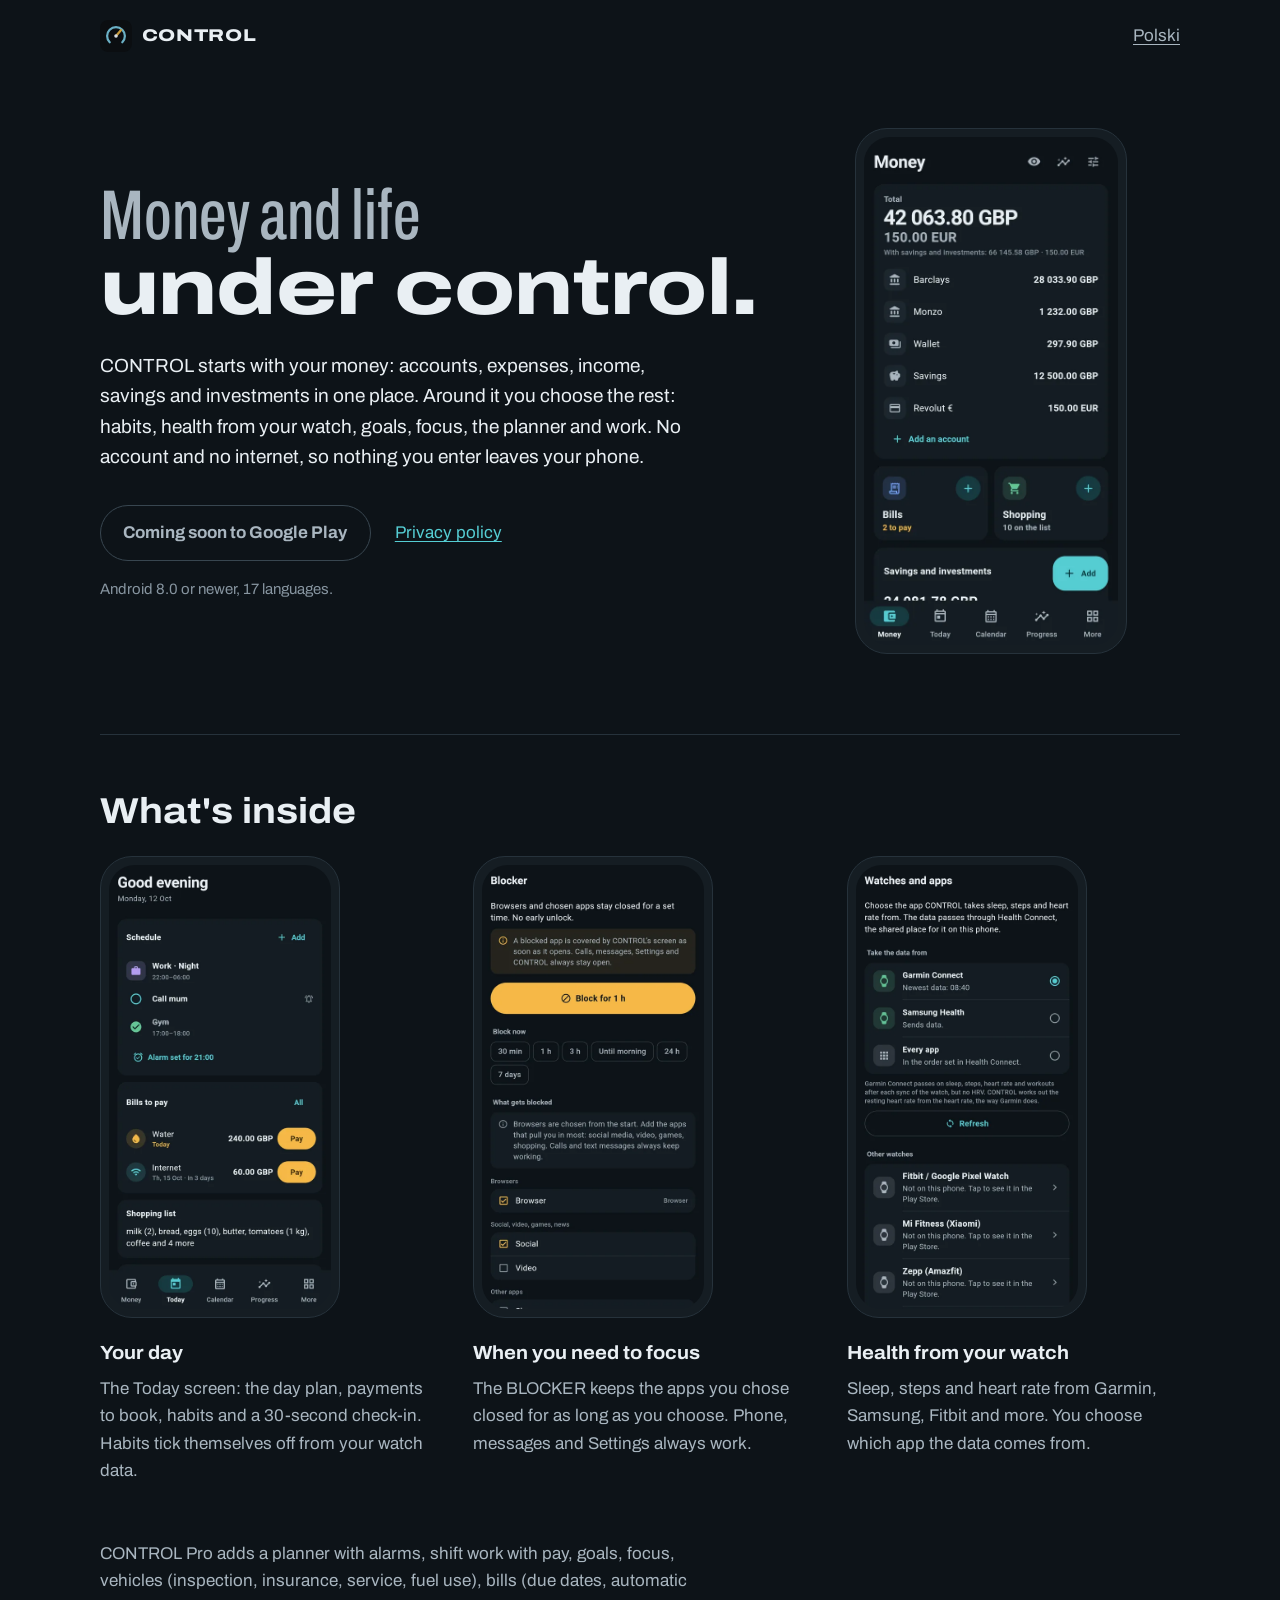
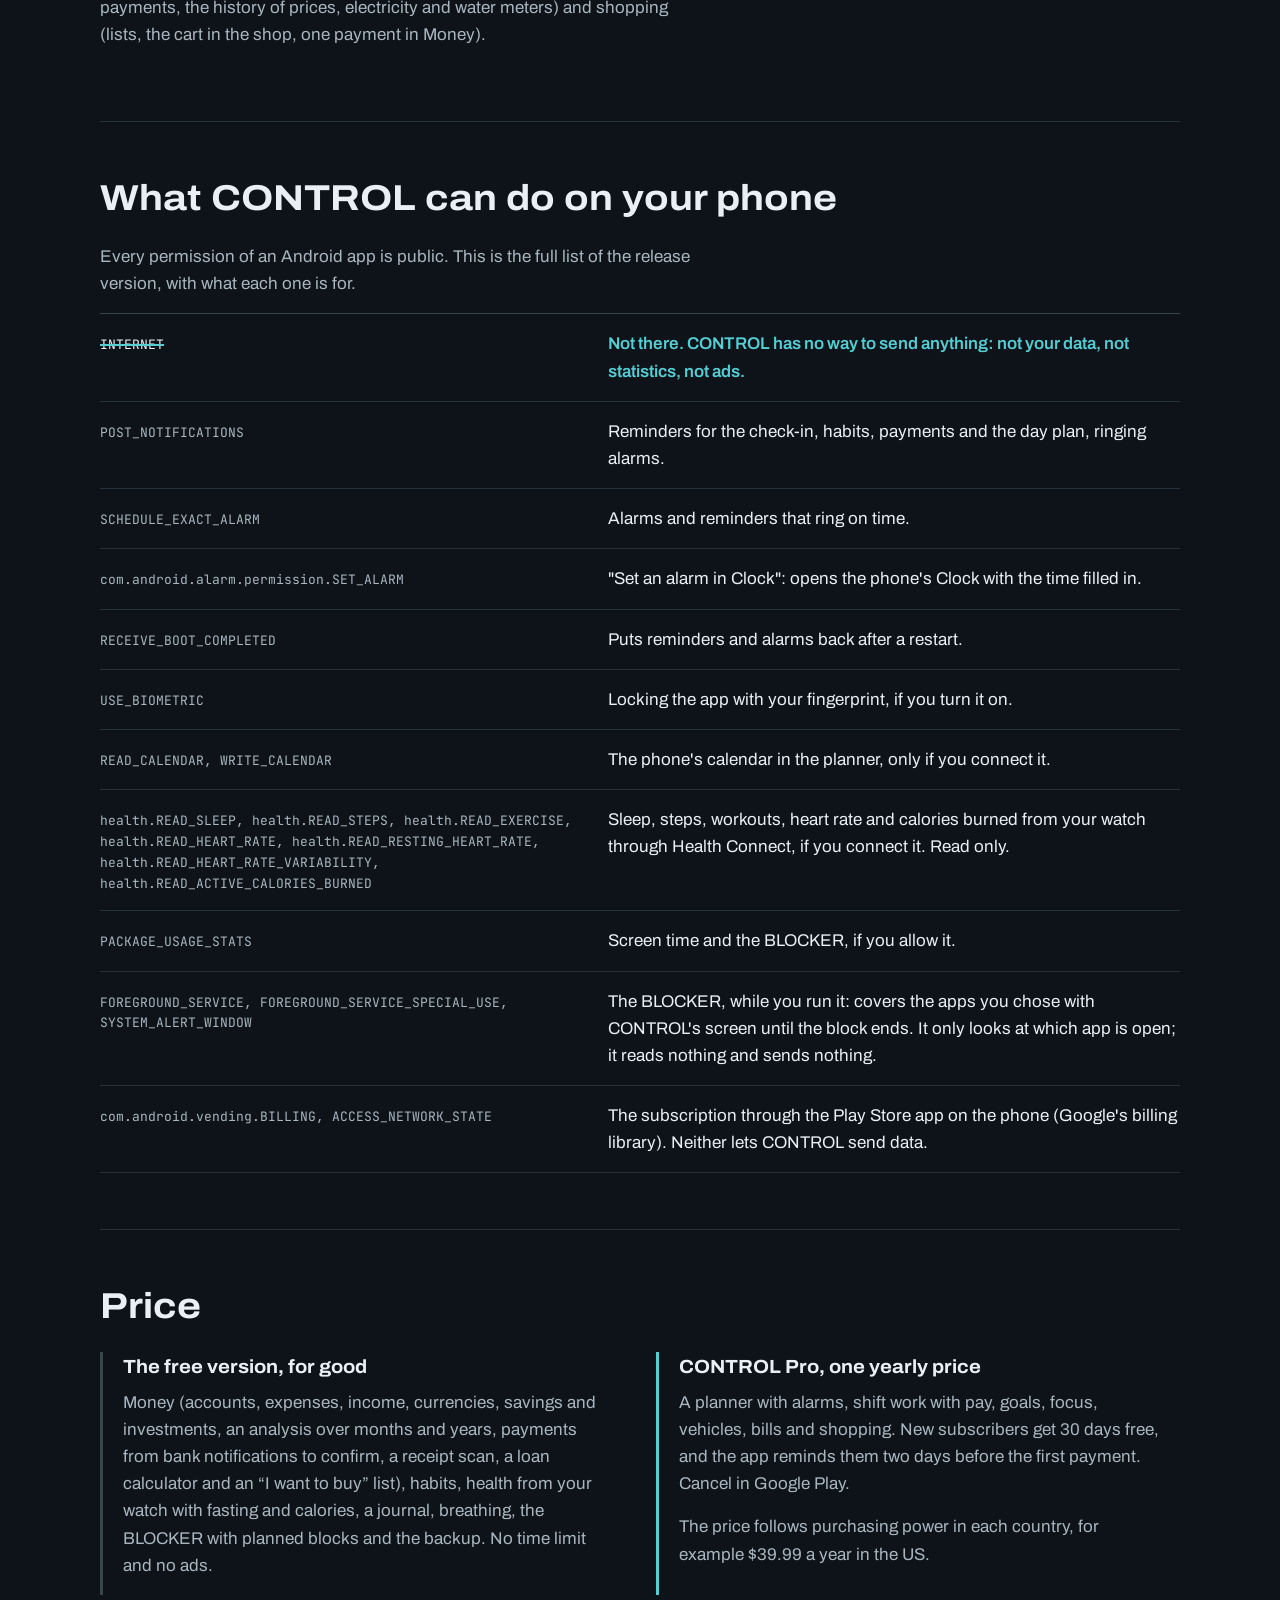
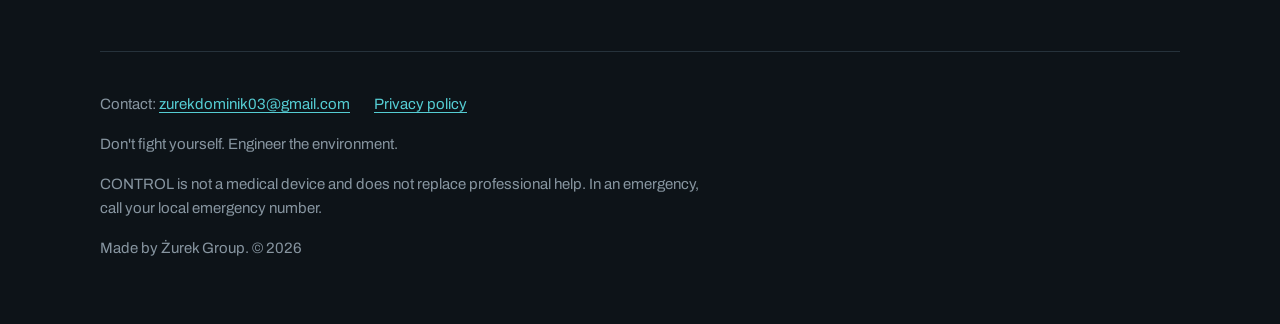
==== commit b23aa365: "1.0.3: policy of 1.11.2026 (bank notifications, receipt photos, calories, planned blocks, Your year," ====
--- a/en/index.html
+++ b/en/index.html
@@ -36,22 +36,22 @@
 <div class="features">
 <div class="feature"><div class="phone"><img src="../img/en-01-dashboard.webp" alt="" width="540" height="1080" loading="lazy"></div><h3>Your day</h3><p>The Today screen: the day plan, payments to book, habits and a 30-second check-in. Habits tick themselves off from your watch data.</p></div><div class="feature"><div class="phone"><img src="../img/en-03-blocker.webp" alt="" width="540" height="1080" loading="lazy"></div><h3>When you need to focus</h3><p>The BLOCKER keeps the apps you chose closed for as long as you choose. Phone, messages and Settings always work.</p></div><div class="feature"><div class="phone"><img src="../img/en-38-watches.webp" alt="" width="540" height="1080" loading="lazy"></div><h3>Health from your watch</h3><p>Sleep, steps and heart rate from Garmin, Samsung, Fitbit and more. You choose which app the data comes from.</p></div>
 </div>
-<p class="modules dim">CONTROL Pro adds a planner with alarms, shift work with pay, goals, focus, vehicles (inspection, insurance, service, fuel use), bills (due dates, automatic payments, the history of prices) and shopping (lists, the cart in the shop, one payment in Money).</p>
+<p class="modules dim">CONTROL Pro adds a planner with alarms, shift work with pay, goals, focus, vehicles (inspection, insurance, service, fuel use), bills (due dates, automatic payments, the history of prices, electricity and water meters) and shopping (lists, the cart in the shop, one payment in Money).</p>
 </section>
 
 <section aria-labelledby="perm">
 <h2 id="perm">What CONTROL can do on your phone</h2>
 <p class="dim" style="max-width:var(--measure)">Every permission of an Android app is public. This is the full list of the release version, with what each one is for.</p>
 <ul class="ledger">
-<li class="absent"><code>INTERNET</code><span>Not there. CONTROL has no way to send anything: not your data, not statistics, not ads.</span></li><li><code>POST_NOTIFICATIONS</code><span>Reminders for the check-in, habits, payments and the day plan, ringing alarms.</span></li><li><code>SCHEDULE_EXACT_ALARM</code><span>Alarms and reminders that ring on time.</span></li><li><code>com.android.alarm.permission.SET_ALARM</code><span>&quot;Set an alarm in Clock&quot;: opens the phone&#x27;s Clock with the time filled in.</span></li><li><code>RECEIVE_BOOT_COMPLETED</code><span>Puts reminders and alarms back after a restart.</span></li><li><code>USE_BIOMETRIC</code><span>Locking the app with your fingerprint, if you turn it on.</span></li><li><code>READ_CALENDAR, WRITE_CALENDAR</code><span>The phone&#x27;s calendar in the planner, only if you connect it.</span></li><li><code>health.READ_SLEEP, health.READ_STEPS, health.READ_EXERCISE, health.READ_HEART_RATE, health.READ_RESTING_HEART_RATE, health.READ_HEART_RATE_VARIABILITY</code><span>Sleep, steps, workouts and heart rate from your watch through Health Connect, if you connect it. Read only.</span></li><li><code>PACKAGE_USAGE_STATS</code><span>Screen time and the BLOCKER, if you allow it.</span></li><li><code>FOREGROUND_SERVICE, FOREGROUND_SERVICE_SPECIAL_USE, SYSTEM_ALERT_WINDOW</code><span>The BLOCKER, while you run it: covers the apps you chose with CONTROL&#x27;s screen until the block ends. It only looks at which app is open; it reads nothing and sends nothing.</span></li><li><code>com.android.vending.BILLING, ACCESS_NETWORK_STATE</code><span>The subscription through the Play Store app on the phone (Google&#x27;s billing library). Neither lets CONTROL send data.</span></li>
+<li class="absent"><code>INTERNET</code><span>Not there. CONTROL has no way to send anything: not your data, not statistics, not ads.</span></li><li><code>POST_NOTIFICATIONS</code><span>Reminders for the check-in, habits, payments and the day plan, ringing alarms.</span></li><li><code>SCHEDULE_EXACT_ALARM</code><span>Alarms and reminders that ring on time.</span></li><li><code>com.android.alarm.permission.SET_ALARM</code><span>&quot;Set an alarm in Clock&quot;: opens the phone&#x27;s Clock with the time filled in.</span></li><li><code>RECEIVE_BOOT_COMPLETED</code><span>Puts reminders and alarms back after a restart.</span></li><li><code>USE_BIOMETRIC</code><span>Locking the app with your fingerprint, if you turn it on.</span></li><li><code>READ_CALENDAR, WRITE_CALENDAR</code><span>The phone&#x27;s calendar in the planner, only if you connect it.</span></li><li><code>health.READ_SLEEP, health.READ_STEPS, health.READ_EXERCISE, health.READ_HEART_RATE, health.READ_RESTING_HEART_RATE, health.READ_HEART_RATE_VARIABILITY, health.READ_ACTIVE_CALORIES_BURNED</code><span>Sleep, steps, workouts, heart rate and calories burned from your watch through Health Connect, if you connect it. Read only.</span></li><li><code>PACKAGE_USAGE_STATS</code><span>Screen time and the BLOCKER, if you allow it.</span></li><li><code>FOREGROUND_SERVICE, FOREGROUND_SERVICE_SPECIAL_USE, SYSTEM_ALERT_WINDOW</code><span>The BLOCKER, while you run it: covers the apps you chose with CONTROL&#x27;s screen until the block ends. It only looks at which app is open; it reads nothing and sends nothing.</span></li><li><code>com.android.vending.BILLING, ACCESS_NETWORK_STATE</code><span>The subscription through the Play Store app on the phone (Google&#x27;s billing library). Neither lets CONTROL send data.</span></li>
 </ul>
 </section>
 
 <section aria-labelledby="price">
 <h2 id="price">Price</h2>
 <div class="prices">
-<div class="price"><h3>The free version, for good</h3><p>Money (accounts, expenses, income, currencies, savings and investments, an analysis over months and years), habits, health from your watch, breathing, the BLOCKER and the backup. No time limit and no ads.</p></div>
-<div class="price pro"><h3>CONTROL Pro, one yearly price</h3><p>A planner with alarms, shift work with pay, goals, focus, vehicles, bills and shopping. New subscribers get 30 days free, and the app reminds them two days before the first payment. Cancel in Google Play.</p><p>The price follows purchasing power in each country, for example $34.99 a year in the US.</p></div>
+<div class="price"><h3>The free version, for good</h3><p>Money (accounts, expenses, income, currencies, savings and investments, an analysis over months and years, payments from bank notifications to confirm, a receipt scan, a loan calculator and an “I want to buy” list), habits, health from your watch with fasting and calories, a journal, breathing, the BLOCKER with planned blocks and the backup. No time limit and no ads.</p></div>
+<div class="price pro"><h3>CONTROL Pro, one yearly price</h3><p>A planner with alarms, shift work with pay, goals, focus, vehicles, bills and shopping. New subscribers get 30 days free, and the app reminds them two days before the first payment. Cancel in Google Play.</p><p>The price follows purchasing power in each country, for example $39.99 a year in the US.</p></div>
 </div>
 </section>
 </main>
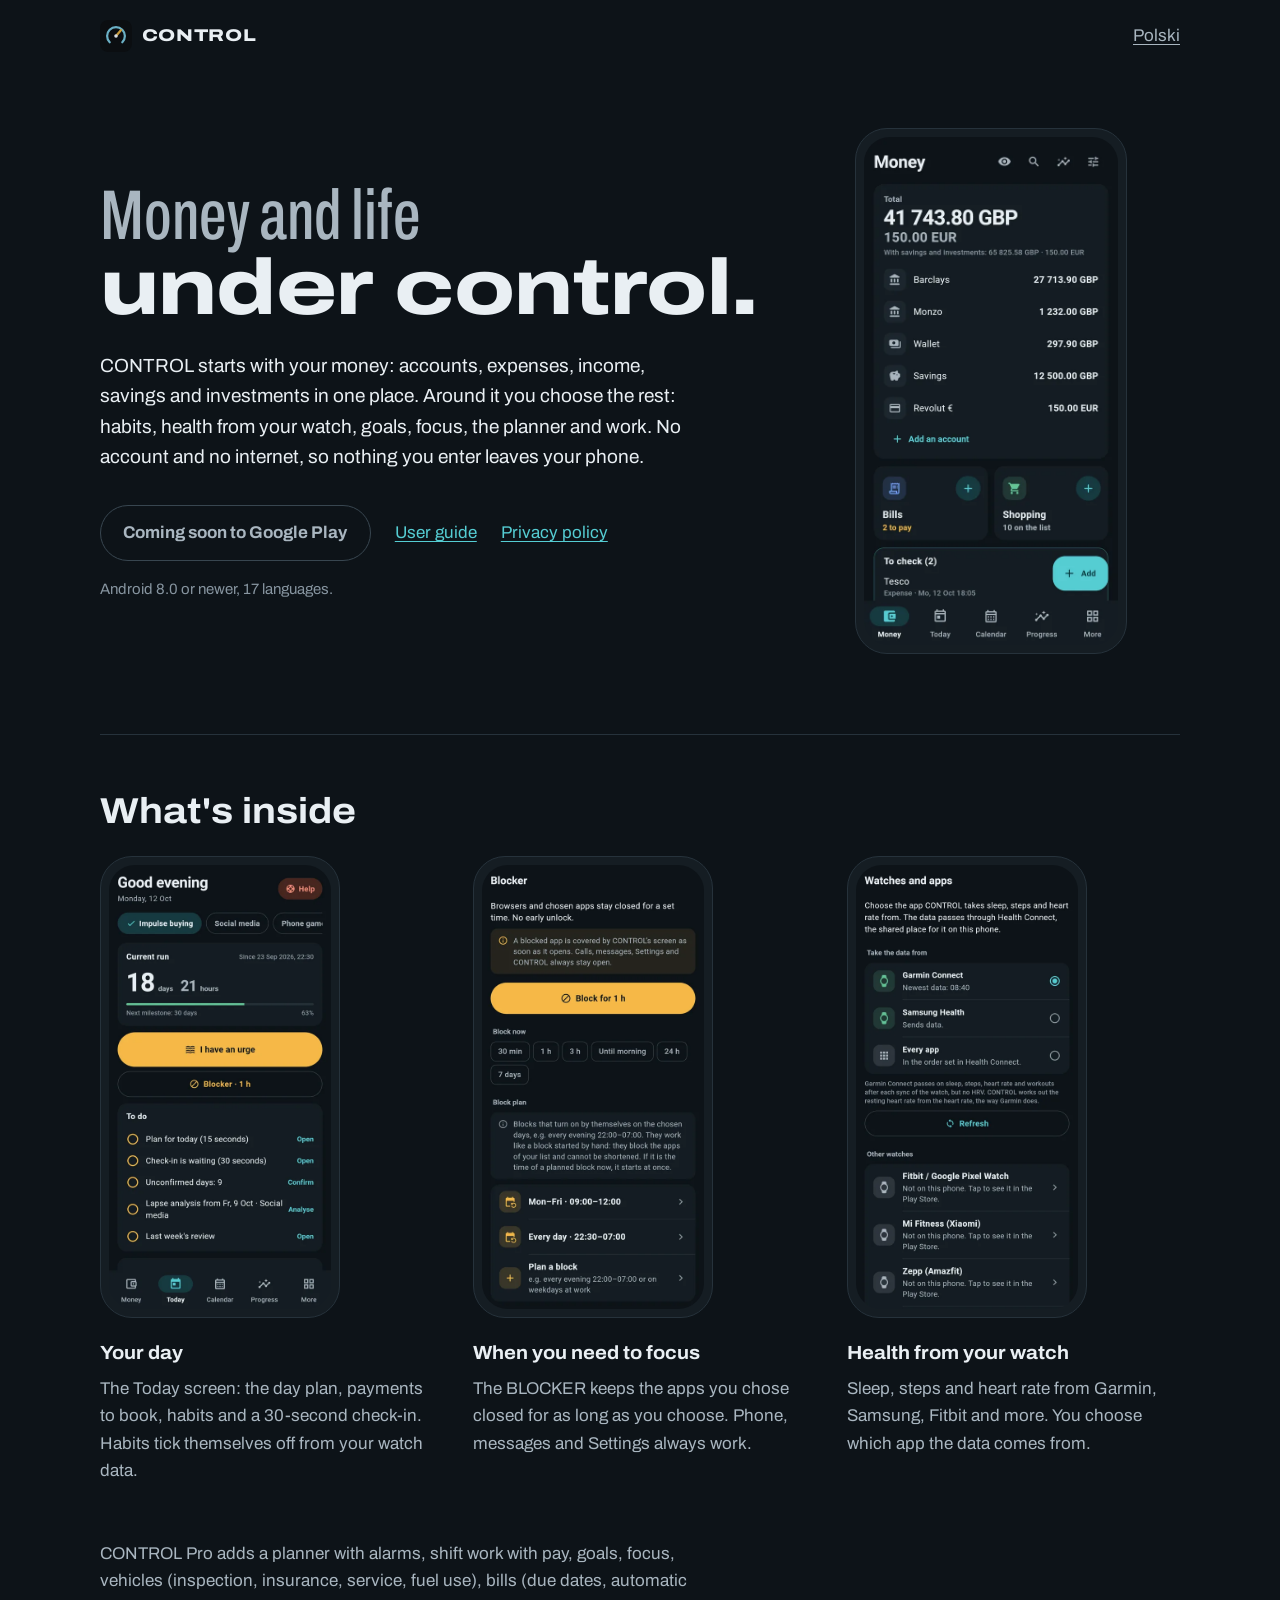
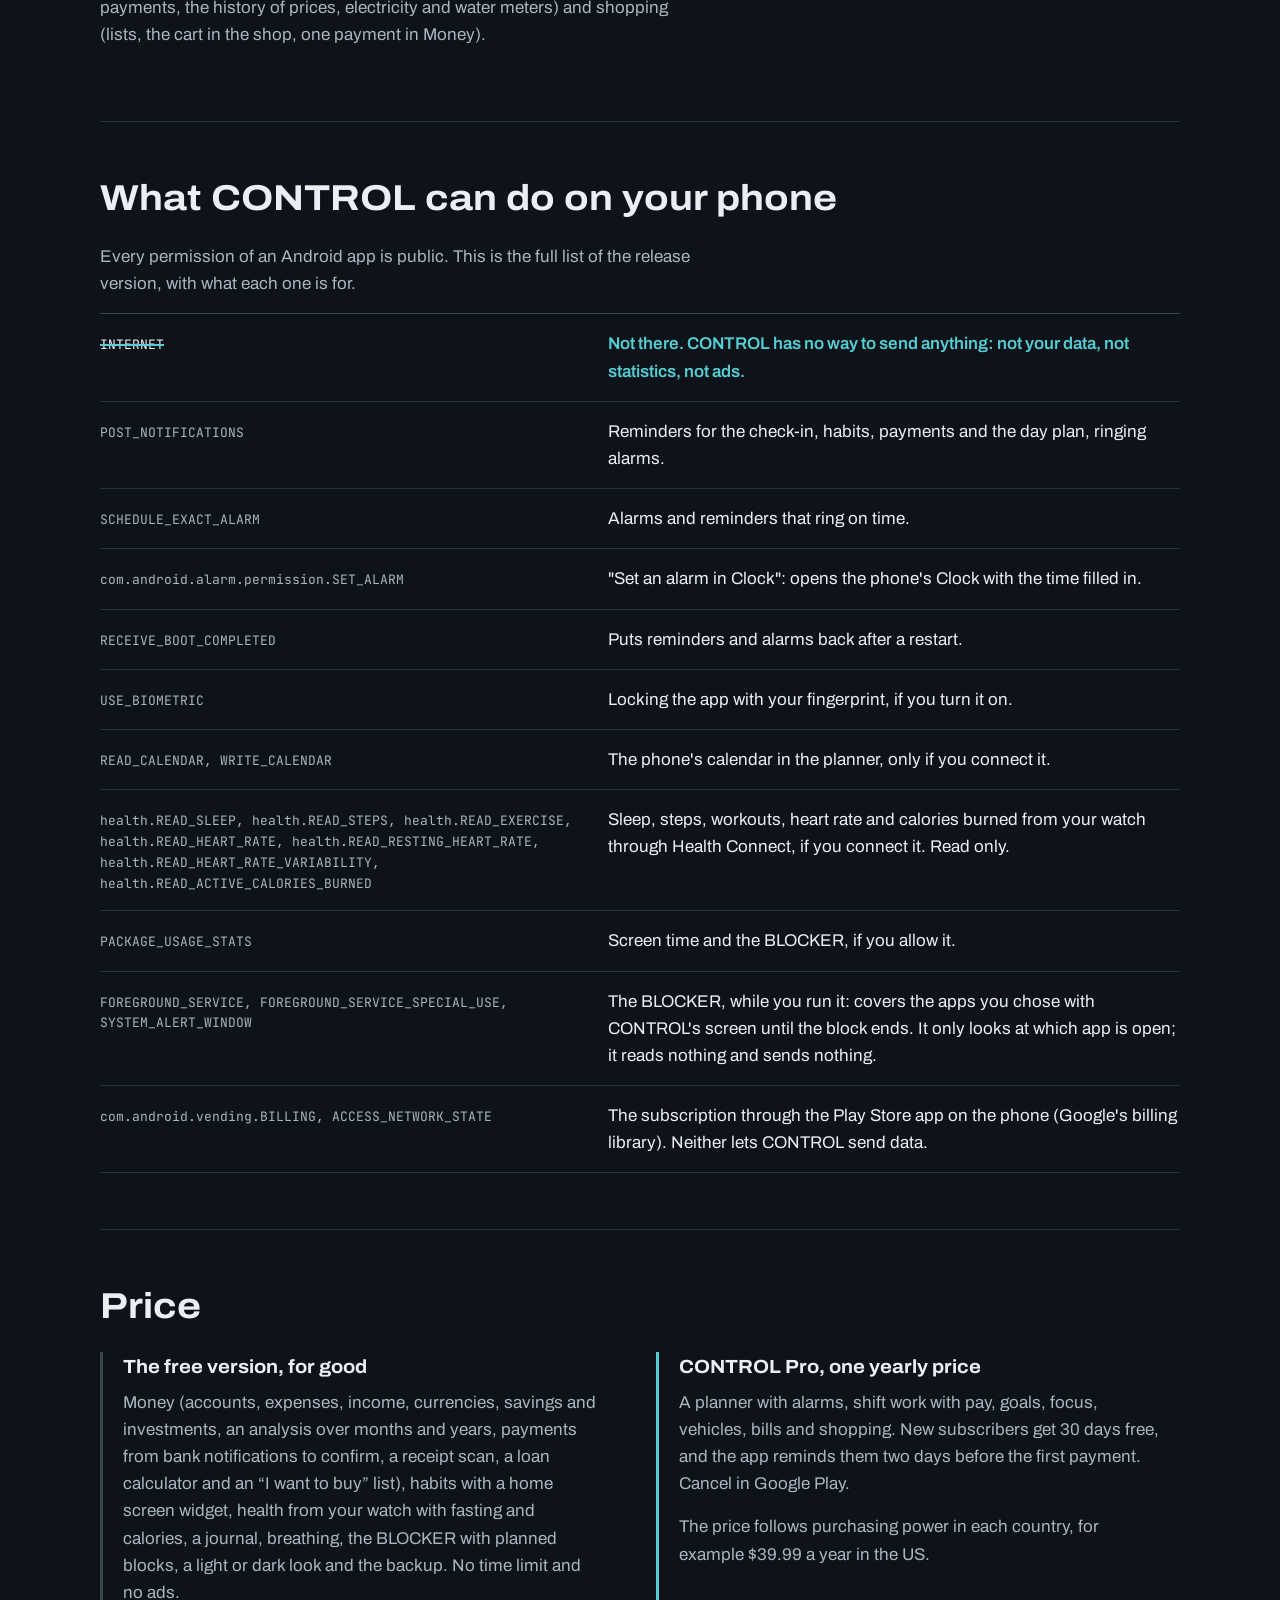
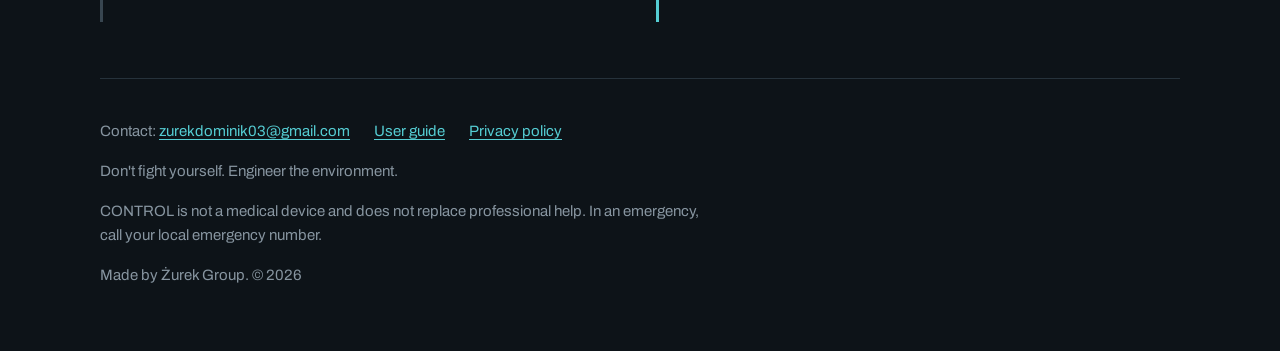
==== commit b2274386: "1.0.3: user guide (guide.html, en/guide.html), screenshots without substances, a light or dark look " ====
--- a/en/index.html
+++ b/en/index.html
@@ -25,7 +25,7 @@
 <div>
 <h1 class="motto"><span class="fight">Money and life</span><span class="design">under control.</span></h1>
 <p class="lead">CONTROL starts with your money: accounts, expenses, income, savings and investments in one place. Around it you choose the rest: habits, health from your watch, goals, focus, the planner and work. No account and no internet, so nothing you enter leaves your phone.</p>
-<div class="actions"><span class="button" aria-disabled="true">Coming soon to Google Play</span><a href="../privacy-policy.html">Privacy policy</a></div>
+<div class="actions"><span class="button" aria-disabled="true">Coming soon to Google Play</span><a href="guide.html">User guide</a><a href="../privacy-policy.html">Privacy policy</a></div>
 <p class="req">Android 8.0 or newer, 17 languages.</p>
 </div>
 <div class="phone"><img src="../img/en-24-finance.webp" alt="The Money screen in CONTROL" width="540" height="1080"></div>
@@ -50,7 +50,7 @@
 <section aria-labelledby="price">
 <h2 id="price">Price</h2>
 <div class="prices">
-<div class="price"><h3>The free version, for good</h3><p>Money (accounts, expenses, income, currencies, savings and investments, an analysis over months and years, payments from bank notifications to confirm, a receipt scan, a loan calculator and an “I want to buy” list), habits, health from your watch with fasting and calories, a journal, breathing, the BLOCKER with planned blocks and the backup. No time limit and no ads.</p></div>
+<div class="price"><h3>The free version, for good</h3><p>Money (accounts, expenses, income, currencies, savings and investments, an analysis over months and years, payments from bank notifications to confirm, a receipt scan, a loan calculator and an “I want to buy” list), habits with a home screen widget, health from your watch with fasting and calories, a journal, breathing, the BLOCKER with planned blocks, a light or dark look and the backup. No time limit and no ads.</p></div>
 <div class="price pro"><h3>CONTROL Pro, one yearly price</h3><p>A planner with alarms, shift work with pay, goals, focus, vehicles, bills and shopping. New subscribers get 30 days free, and the app reminds them two days before the first payment. Cancel in Google Play.</p><p>The price follows purchasing power in each country, for example $39.99 a year in the US.</p></div>
 </div>
 </section>
@@ -58,6 +58,7 @@
 <footer>
 <div class="foot-links">
 <span>Contact: <a href="mailto:zurekdominik03@gmail.com">zurekdominik03@gmail.com</a></span>
+<a href="guide.html">User guide</a>
 <a href="../privacy-policy.html">Privacy policy</a>
 </div>
 <p>Don&#x27;t fight yourself. Engineer the environment.</p>
--- a/style.css
+++ b/style.css
@@ -172,6 +172,14 @@
 .price.pro { border-left-color: var(--teal); }
 .price p { color: var(--dim); max-width: 30rem; }
 
+.guide-head { padding: 2.5rem 0 1rem; }
+.guide-head h1 { margin: 0 0 1rem; font-size: clamp(2rem, 6vw, 3rem); line-height: 1.05; font-weight: 800; }
+.toc { list-style: none; margin: 0; padding: 0; display: flex; flex-wrap: wrap; gap: 0.5rem 1.25rem; }
+.guide section { padding: 2.5rem 0; }
+.guide .intro { color: var(--dim); max-width: var(--measure); }
+.guide dl { margin: 0; max-width: var(--measure); }
+.guide dt { font-weight: 700; margin-top: 1.25rem; }
+.guide dd { margin: 0.25rem 0 0; color: var(--dim); }
 footer { padding: 2.5rem 0 3rem; border-top: 1px solid var(--line); color: var(--faint); font-size: 0.9375rem; }
 footer p { max-width: var(--measure); }
 .foot-links { display: flex; flex-wrap: wrap; gap: 0.5rem 1.5rem; margin-bottom: 1rem; }
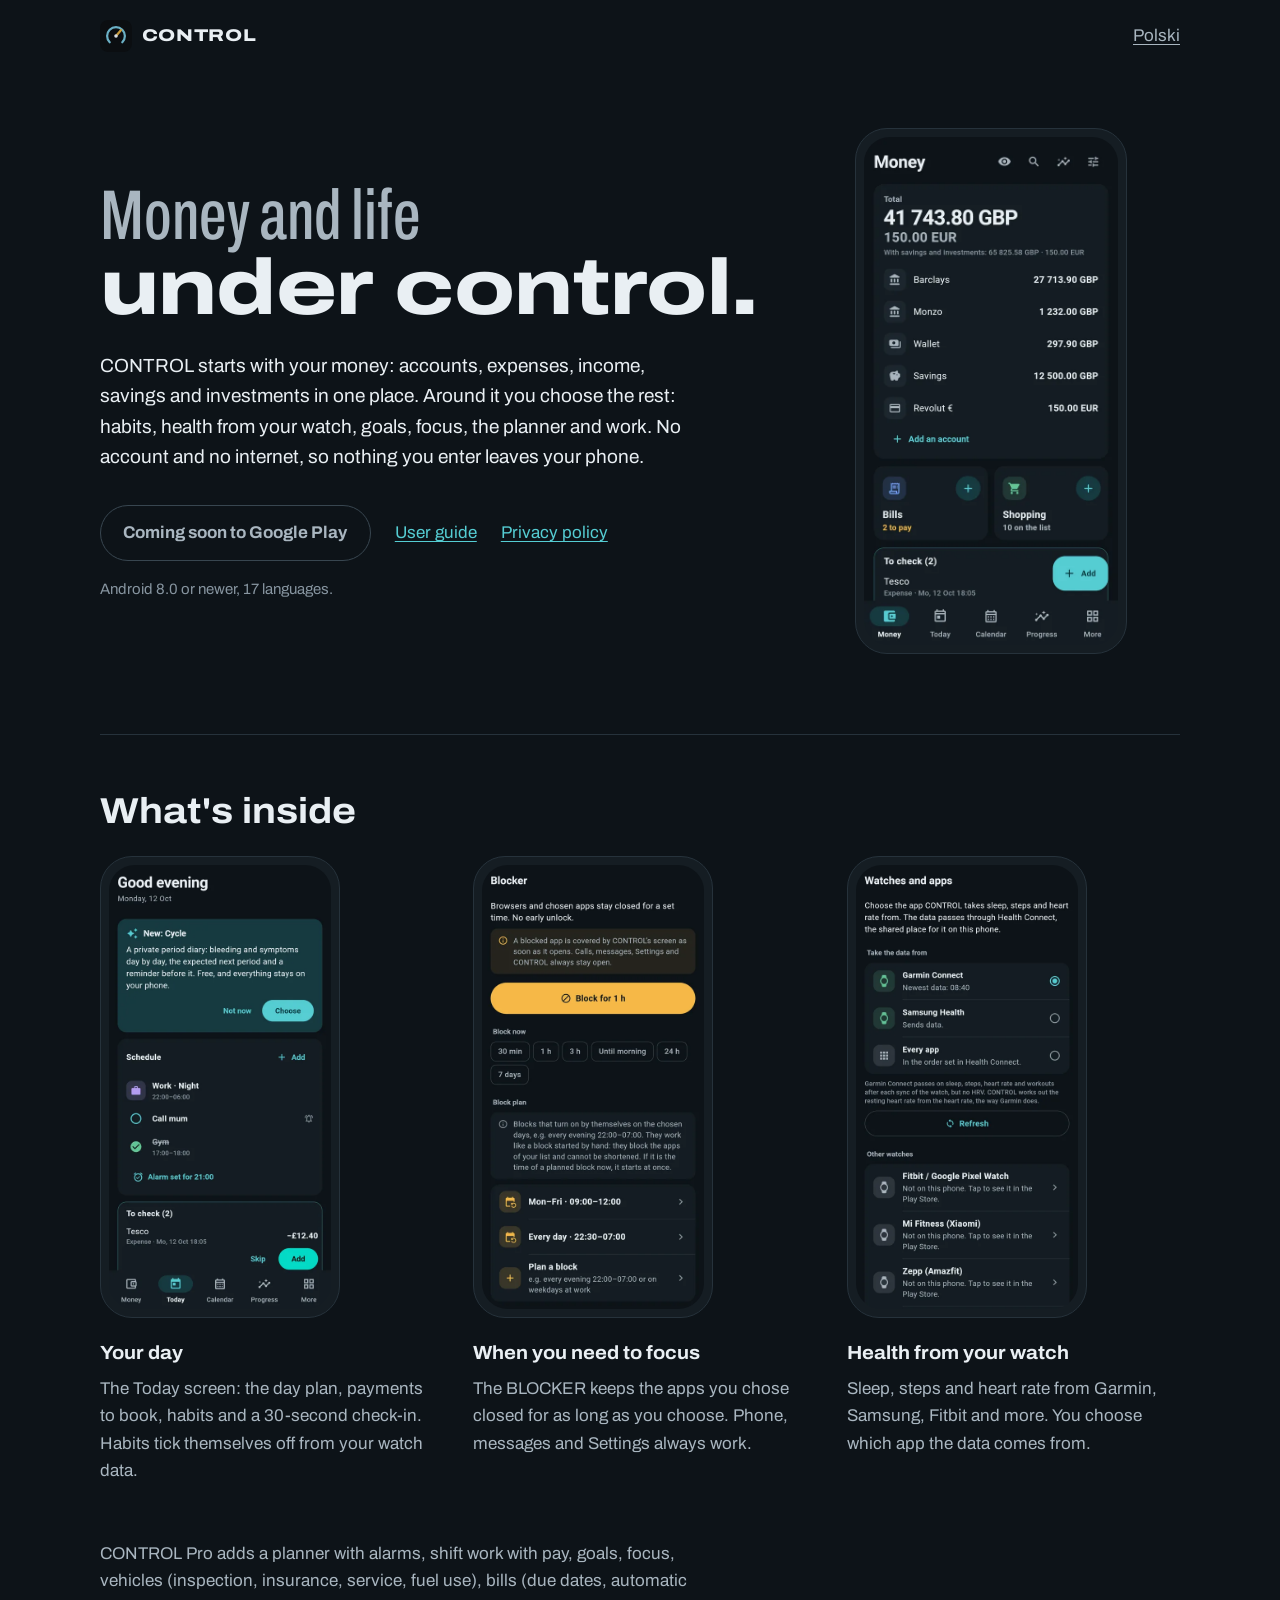
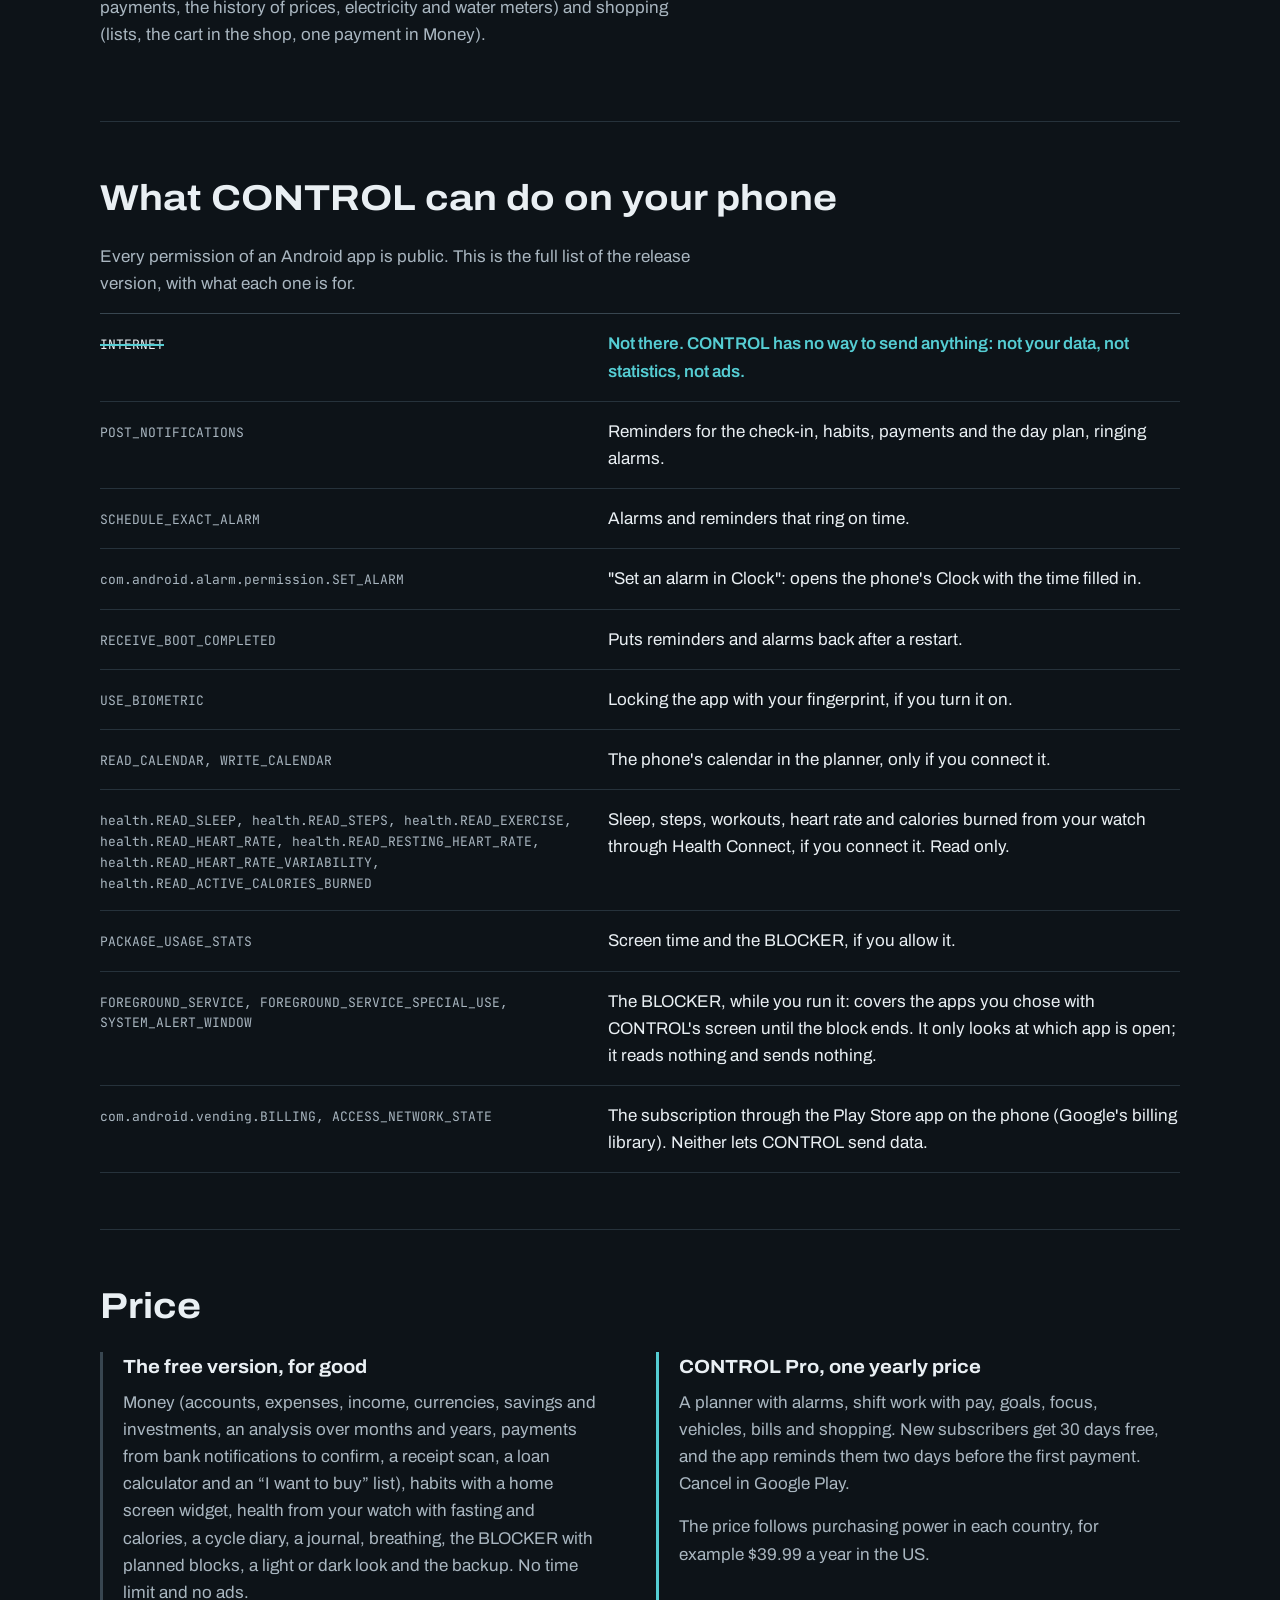
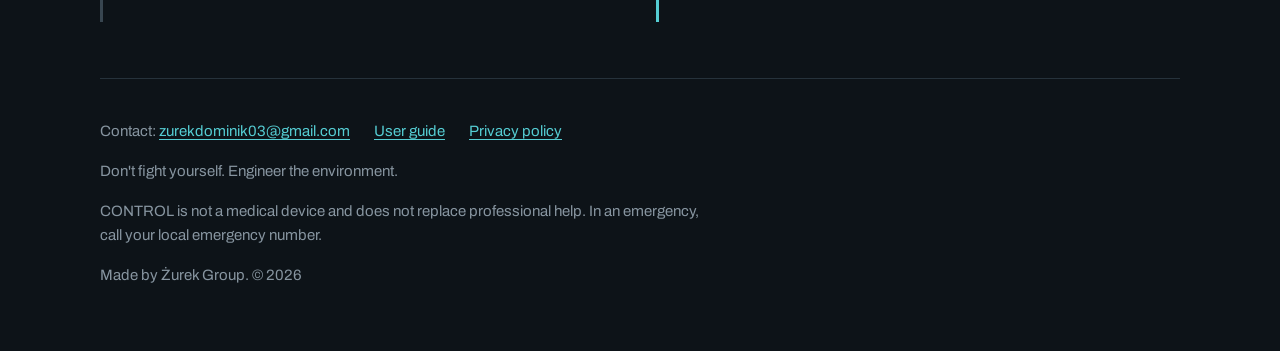
==== commit 5aa51567: "1.0.5: Cycle, the spending plan from the monthly limit, policy (cycle diary) Co-Authored-By: Claude " ====
--- a/en/index.html
+++ b/en/index.html
@@ -50,7 +50,7 @@
 <section aria-labelledby="price">
 <h2 id="price">Price</h2>
 <div class="prices">
-<div class="price"><h3>The free version, for good</h3><p>Money (accounts, expenses, income, currencies, savings and investments, an analysis over months and years, payments from bank notifications to confirm, a receipt scan, a loan calculator and an “I want to buy” list), habits with a home screen widget, health from your watch with fasting and calories, a journal, breathing, the BLOCKER with planned blocks, a light or dark look and the backup. No time limit and no ads.</p></div>
+<div class="price"><h3>The free version, for good</h3><p>Money (accounts, expenses, income, currencies, savings and investments, an analysis over months and years, payments from bank notifications to confirm, a receipt scan, a loan calculator and an “I want to buy” list), habits with a home screen widget, health from your watch with fasting and calories, a cycle diary, a journal, breathing, the BLOCKER with planned blocks, a light or dark look and the backup. No time limit and no ads.</p></div>
 <div class="price pro"><h3>CONTROL Pro, one yearly price</h3><p>A planner with alarms, shift work with pay, goals, focus, vehicles, bills and shopping. New subscribers get 30 days free, and the app reminds them two days before the first payment. Cancel in Google Play.</p><p>The price follows purchasing power in each country, for example $39.99 a year in the US.</p></div>
 </div>
 </section>
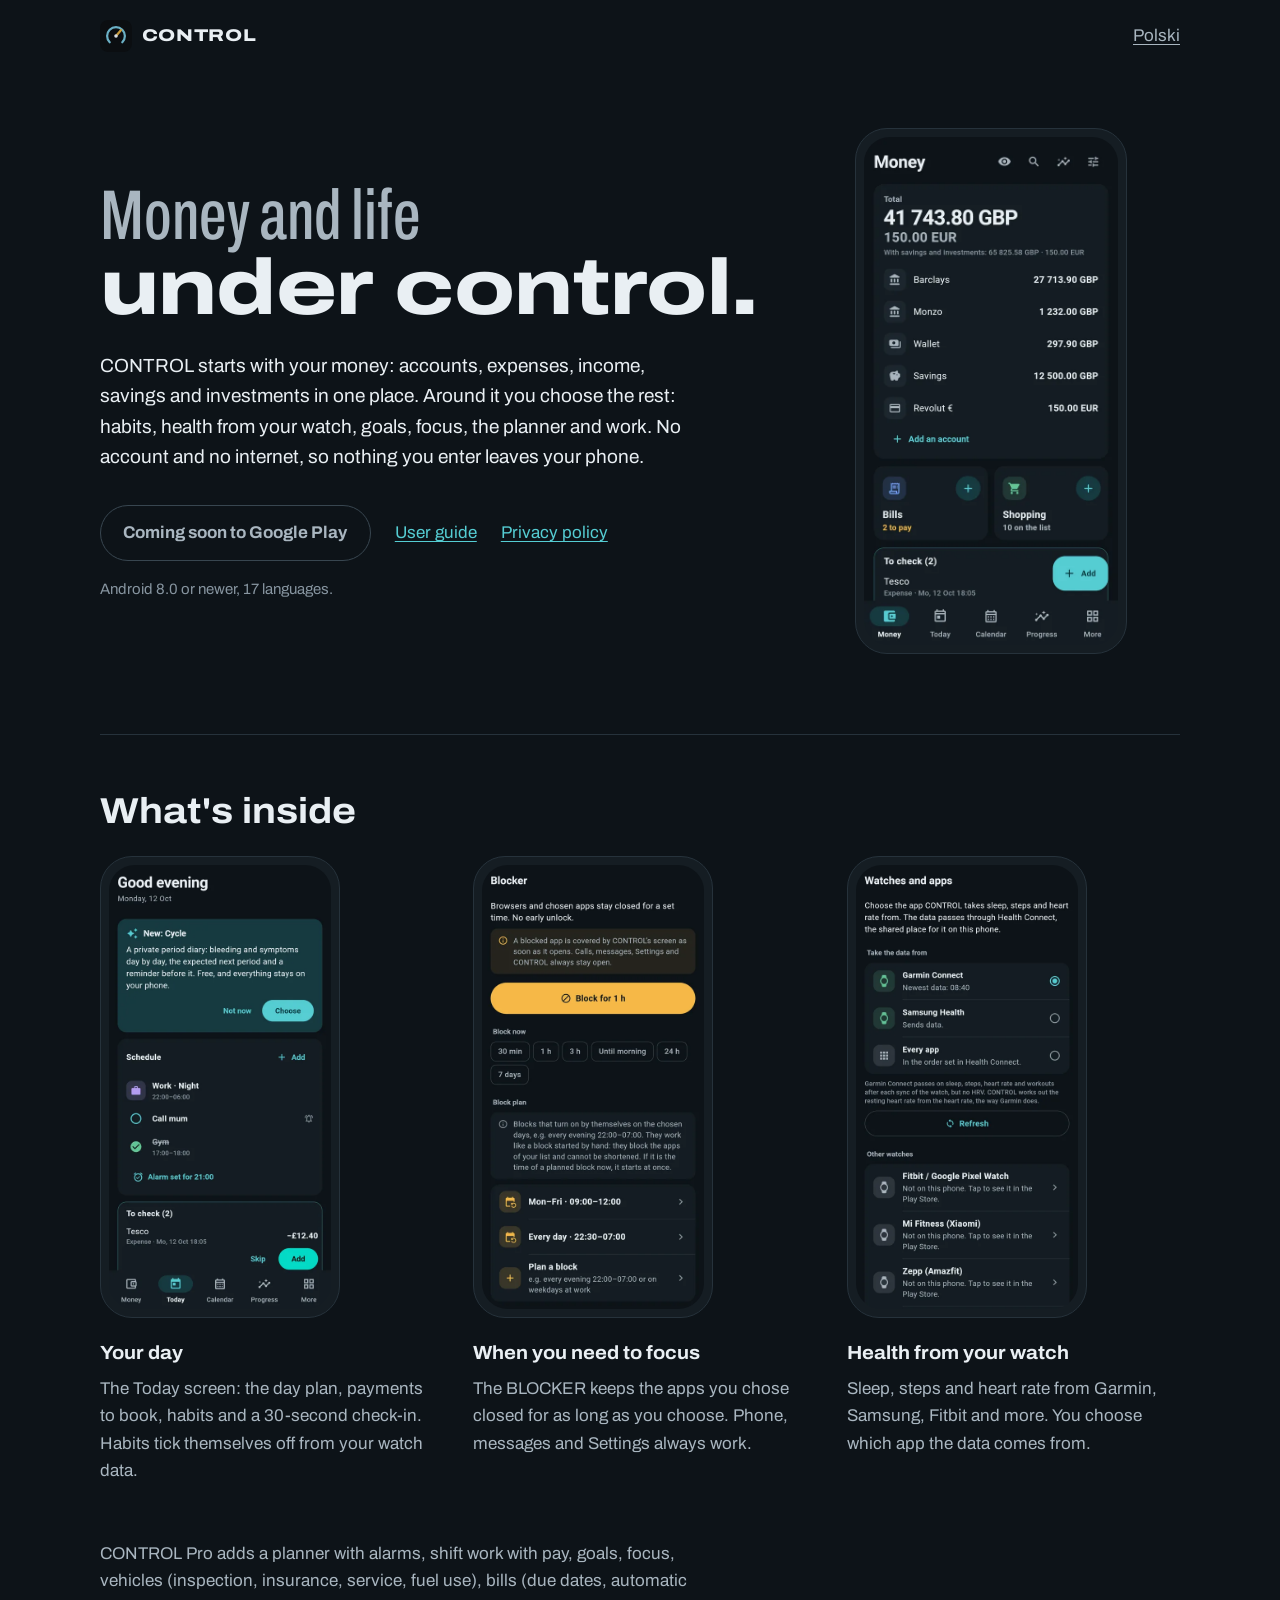
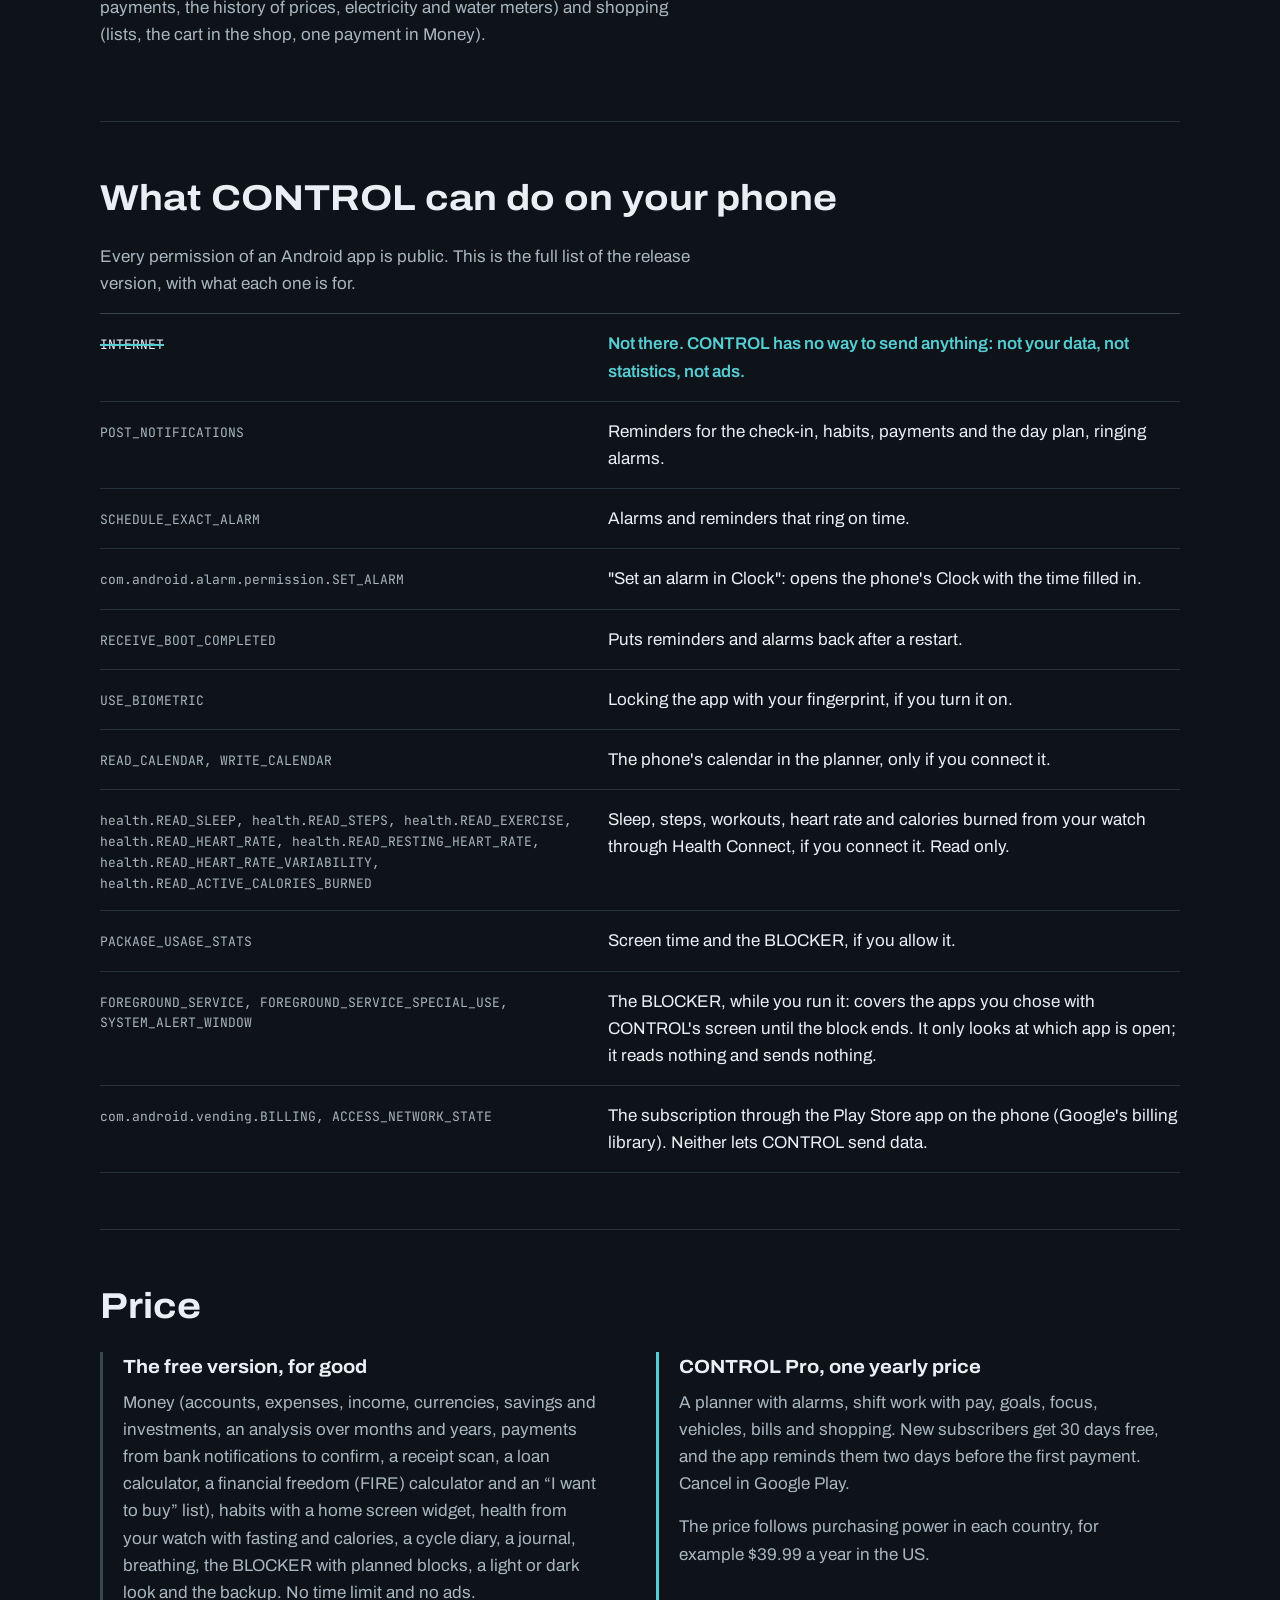
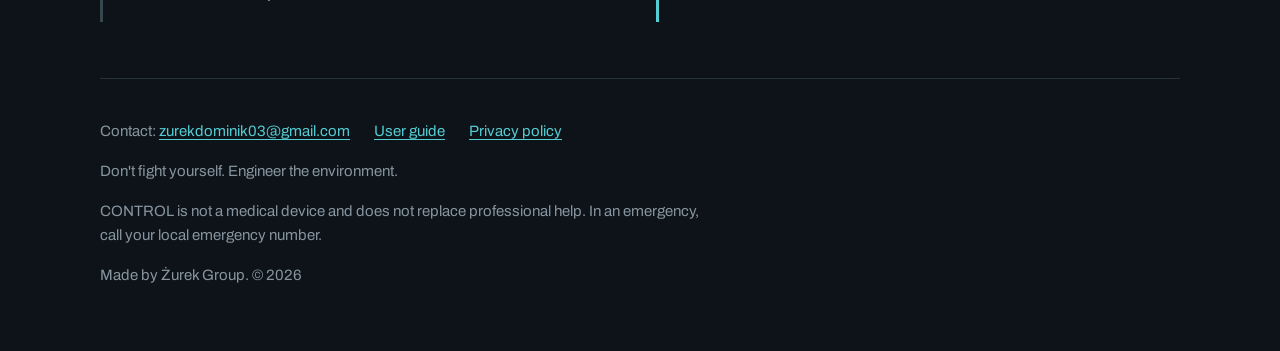
==== commit 1965035f: "1.0.6: financial freedom (FIRE) in the guide and the free list Co-Authored-By: Claude Opus 5.5 <nore" ====
--- a/en/index.html
+++ b/en/index.html
@@ -50,7 +50,7 @@
 <section aria-labelledby="price">
 <h2 id="price">Price</h2>
 <div class="prices">
-<div class="price"><h3>The free version, for good</h3><p>Money (accounts, expenses, income, currencies, savings and investments, an analysis over months and years, payments from bank notifications to confirm, a receipt scan, a loan calculator and an “I want to buy” list), habits with a home screen widget, health from your watch with fasting and calories, a cycle diary, a journal, breathing, the BLOCKER with planned blocks, a light or dark look and the backup. No time limit and no ads.</p></div>
+<div class="price"><h3>The free version, for good</h3><p>Money (accounts, expenses, income, currencies, savings and investments, an analysis over months and years, payments from bank notifications to confirm, a receipt scan, a loan calculator, a financial freedom (FIRE) calculator and an “I want to buy” list), habits with a home screen widget, health from your watch with fasting and calories, a cycle diary, a journal, breathing, the BLOCKER with planned blocks, a light or dark look and the backup. No time limit and no ads.</p></div>
 <div class="price pro"><h3>CONTROL Pro, one yearly price</h3><p>A planner with alarms, shift work with pay, goals, focus, vehicles, bills and shopping. New subscribers get 30 days free, and the app reminds them two days before the first payment. Cancel in Google Play.</p><p>The price follows purchasing power in each country, for example $39.99 a year in the US.</p></div>
 </div>
 </section>
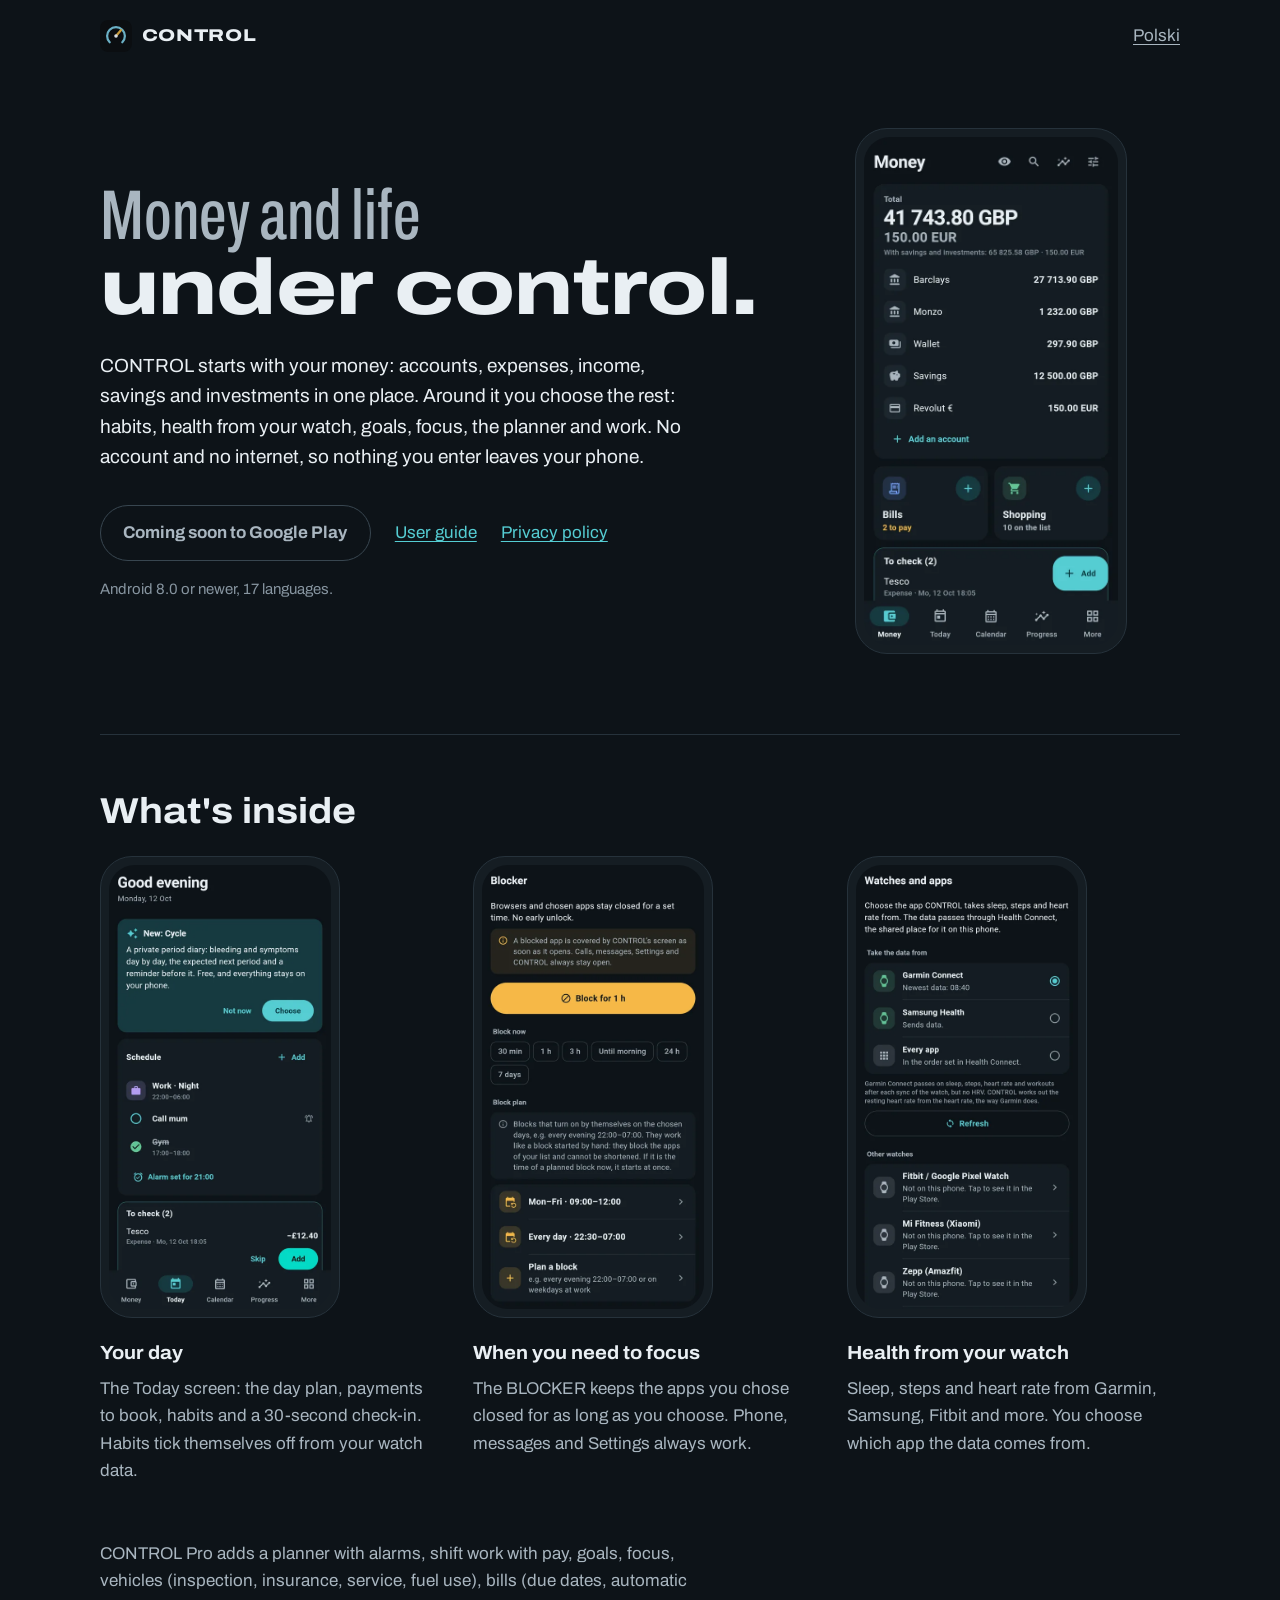
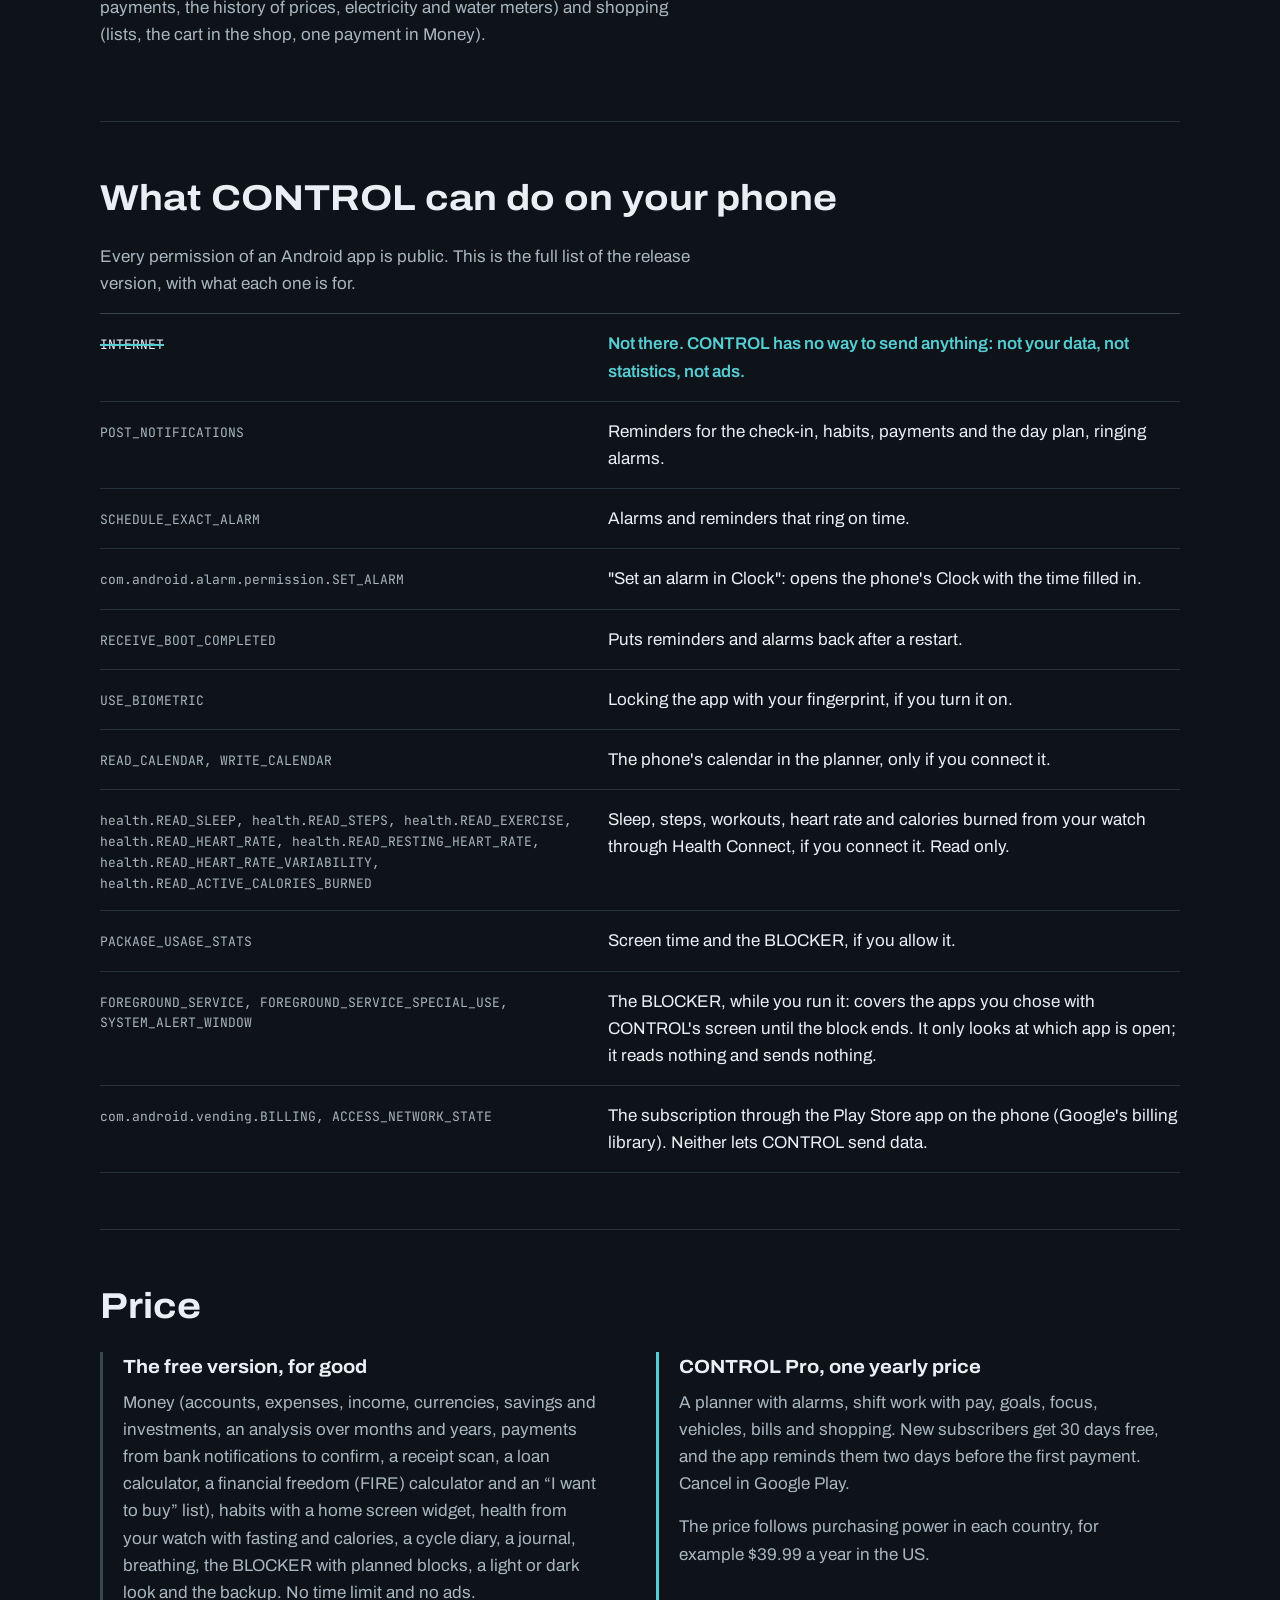
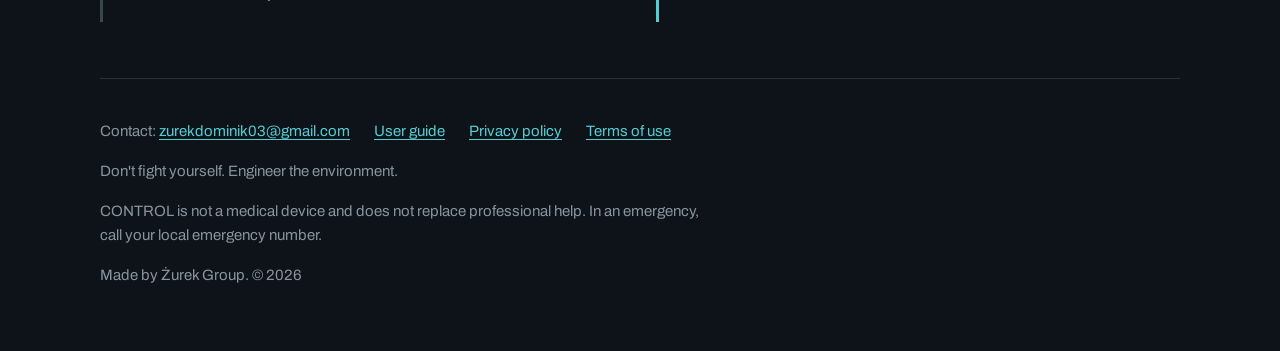
==== commit 2cb4a0e5: "Terms of use page (EN/PL) and footer links Co-Authored-By: Claude Opus 5.5 <noreply@anthropic.com> C" ====
--- a/en/index.html
+++ b/en/index.html
@@ -60,6 +60,7 @@
 <span>Contact: <a href="mailto:zurekdominik03@gmail.com">zurekdominik03@gmail.com</a></span>
 <a href="guide.html">User guide</a>
 <a href="../privacy-policy.html">Privacy policy</a>
+<a href="../terms.html">Terms of use</a>
 </div>
 <p>Don&#x27;t fight yourself. Engineer the environment.</p>
 <p>CONTROL is not a medical device and does not replace professional help. In an emergency, call your local emergency number.</p>
